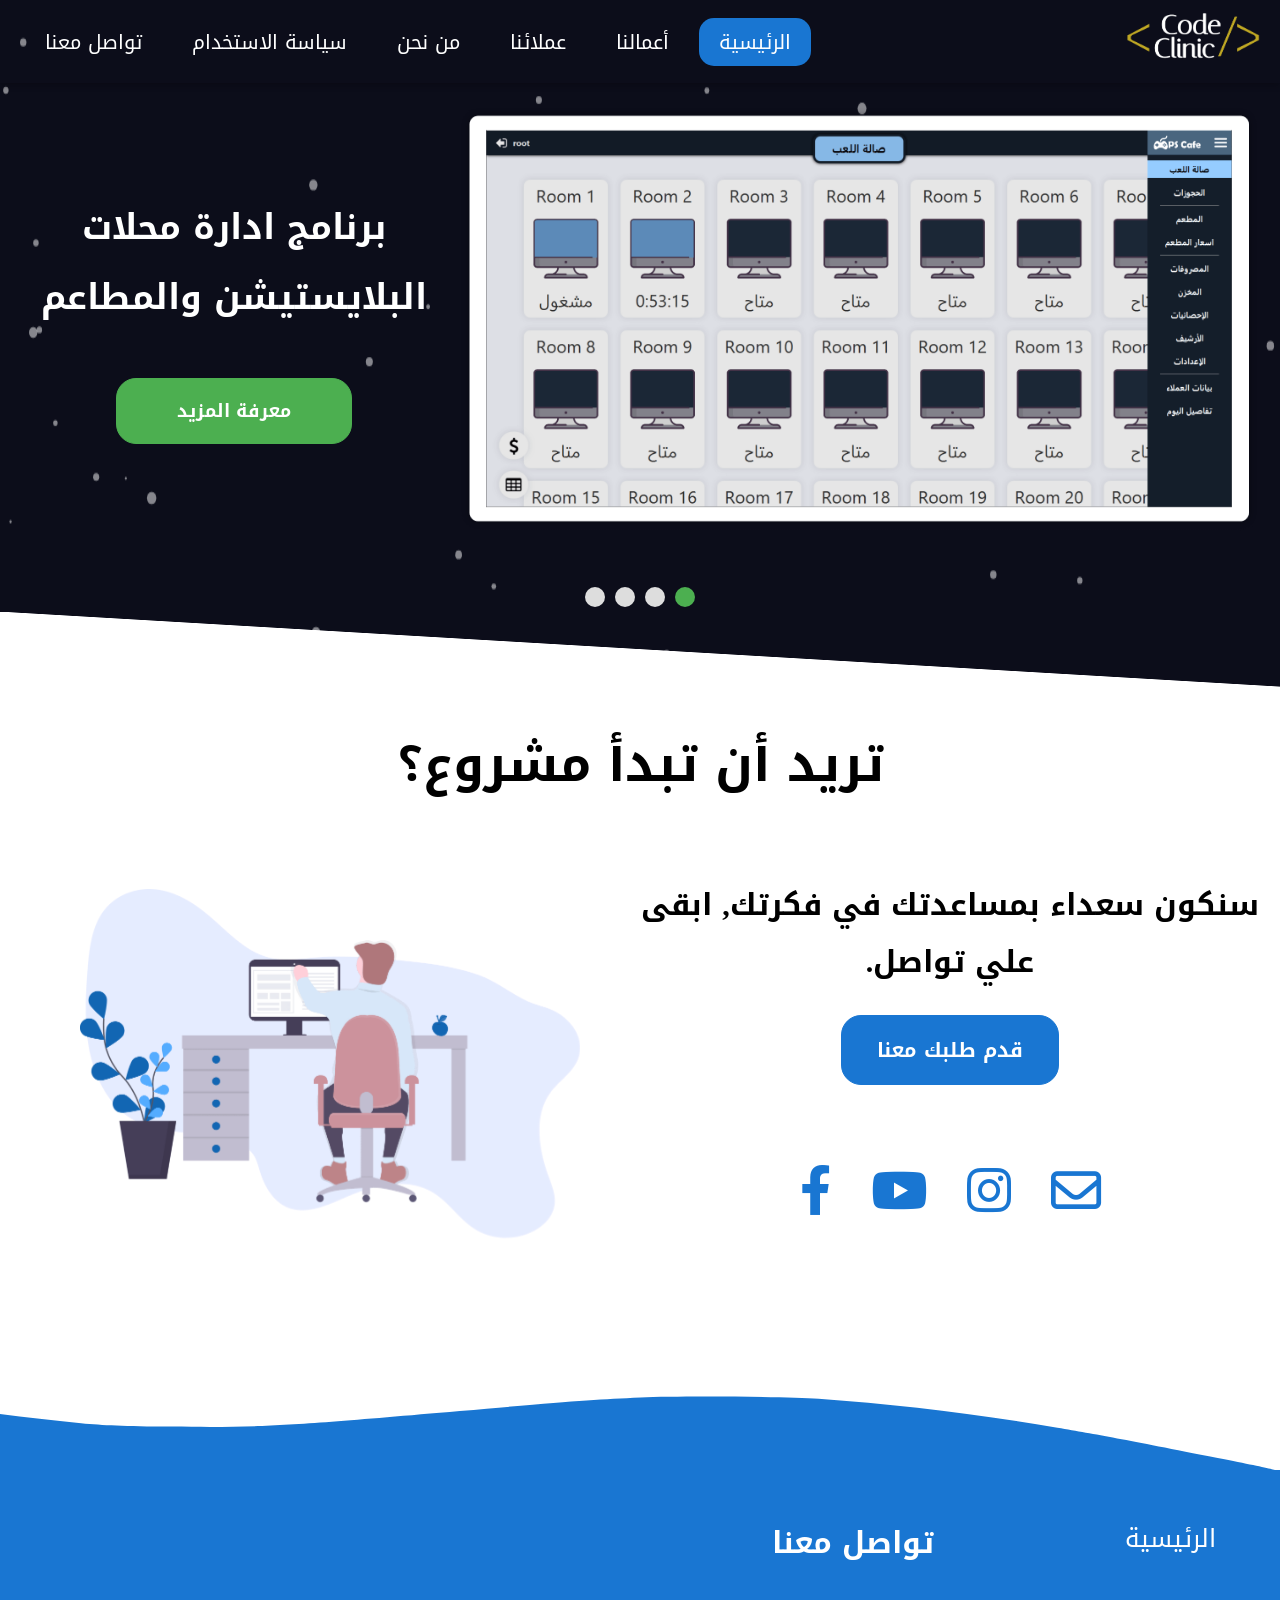
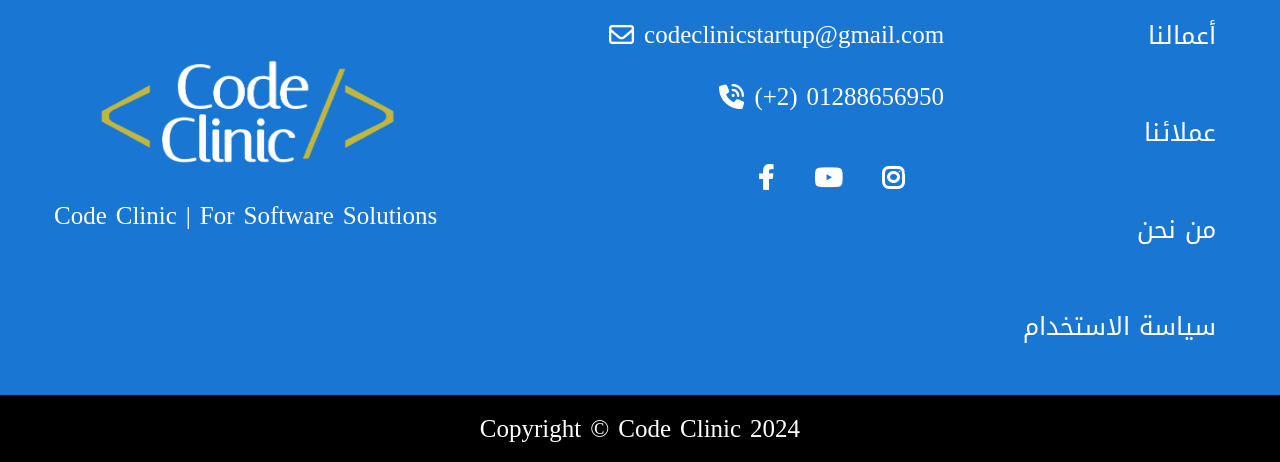
==== index.html @ 73d947cb "PUSH FROM [Website] REPO" ====
<!DOCTYPE html><html lang=""><head><meta charset="utf-8"><meta http-equiv="X-UA-Compatible" content="IE=edge"><meta name="viewport" content="width=device-width,initial-scale=1"><meta name="author" content="CodeClinic"><meta property="description" content="Code Clinic | For Software Solutions"><meta property="og:type" content="website"><meta property="og:site_name" content="Code Clinic"><meta property="og:url" content="https://codeclinic-eg.github.io"><meta property="og:title" content="CodeClinic Eg"><meta property="og:description" content="Code Clinic | For Software Solutions"><meta name="keywords" content="Code,Clinic ,Code Clinic, CodeClinicEg , Program, Software,PlayStation, Resturant, Cafe, Café, Sunglasses, Optics, بلايستيشن,محلات,ادارة,ادارة محلات,ادارة مطاعم,برامج ادارة,برانامج بلايستيشن, "><meta name="og:image" content="https://codeclinic-eg.github.io/logo.png"><meta name="og:image:width" content="250"><meta name="og:image:height" content="250"><link rel="icon" href="favicon.svg"><link rel="apple-touch-icon" href="favicon.svg"><meta name="google-site-verification" content="cHmB4C2g8r8QiPWdStpM1FsqTMmkDLA3x-_B1YBO99M"><title>Code Clinic</title><link href="/fontawesome/css/all.min.css" rel="stylesheet"><link rel="stylesheet" href="animate.css"><link href="css/app.29d3bba8.css" rel="preload" as="style"><link href="css/chunk-vendors.2cefcfc3.css" rel="preload" as="style"><link href="js/app.3695aeaa.js" rel="preload" as="script"><link href="js/chunk-vendors.92c3f363.js" rel="preload" as="script"><link href="css/chunk-vendors.2cefcfc3.css" rel="stylesheet"><link href="css/app.29d3bba8.css" rel="stylesheet"></head><body><noscript><strong>We're sorry but front-end doesn't work properly without JavaScript enabled. Please enable it to continue.</strong></noscript><div id="app"></div><div id="modal"></div><script src="wow.min.js"></script><script>new WOW().init();</script><script src="js/chunk-vendors.92c3f363.js"></script><script src="js/app.3695aeaa.js"></script></body></html>
---- css/app.29d3bba8.css ----
.image-loader-container[data-v-424e1112]{position:relative;text-align:center;display:inline-flex;justify-content:center;min-width:250px;min-height:250px}.image-loader-container img[data-v-424e1112]{min-width:100%;width:100%;height:100%}.image-loader-container-overlay[data-v-424e1112]{width:100%;height:100%;position:absolute;top:0;left:0;display:flex;align-items:center;justify-content:center}.flower-spinner[data-v-970467f0]{height:70px;width:70px;display:flex;flex-direction:row;align-items:center;justify-content:center;margin:auto}.flower-spinner .dots-container[data-v-970467f0]{height:10px;width:10px}.flower-spinner .smaller-dot[data-v-970467f0]{background:#1976d2;height:100%;width:100%;border-radius:50%;-webkit-animation:flower-spinner-smaller-dot-animation-970467f0 2.5s 0s infinite both;animation:flower-spinner-smaller-dot-animation-970467f0 2.5s 0s infinite both}.flower-spinner .bigger-dot[data-v-970467f0]{background:#1976d2;height:100%;width:100%;padding:10%;border-radius:50%;-webkit-animation:flower-spinner-bigger-dot-animation-970467f0 2.5s 0s infinite both;animation:flower-spinner-bigger-dot-animation-970467f0 2.5s 0s infinite both}@-webkit-keyframes flower-spinner-bigger-dot-animation-970467f0{0%,to{box-shadow:0 0 0 #1976d2,0 0 0 #1976d2,0 0 0 #1976d2,0 0 0 #1976d2,0 0 0 #1976d2,0 0 0 #1976d2,0 0 0 #1976d2,0 0 0 #1976d2}50%{transform:rotate(180deg)}25%,75%{box-shadow:26px 0 0 #1976d2,-26px 0 0 #1976d2,0 26px 0 #1976d2,0 -26px 0 #1976d2,19px -19px 0 #1976d2,19px 19px 0 #1976d2,-19px -19px 0 #1976d2,-19px 19px 0 #1976d2}to{transform:rotate(1turn);box-shadow:0 0 0 #1976d2,0 0 0 #1976d2,0 0 0 #1976d2,0 0 0 #1976d2,0 0 0 #1976d2,0 0 0 #1976d2,0 0 0 #1976d2,0 0 0 #1976d2}}@keyframes flower-spinner-bigger-dot-animation-970467f0{0%,to{box-shadow:0 0 0 #1976d2,0 0 0 #1976d2,0 0 0 #1976d2,0 0 0 #1976d2,0 0 0 #1976d2,0 0 0 #1976d2,0 0 0 #1976d2,0 0 0 #1976d2}50%{transform:rotate(180deg)}25%,75%{box-shadow:26px 0 0 #1976d2,-26px 0 0 #1976d2,0 26px 0 #1976d2,0 -26px 0 #1976d2,19px -19px 0 #1976d2,19px 19px 0 #1976d2,-19px -19px 0 #1976d2,-19px 19px 0 #1976d2}to{transform:rotate(1turn);box-shadow:0 0 0 #1976d2,0 0 0 #1976d2,0 0 0 #1976d2,0 0 0 #1976d2,0 0 0 #1976d2,0 0 0 #1976d2,0 0 0 #1976d2,0 0 0 #1976d2}}@-webkit-keyframes flower-spinner-smaller-dot-animation-970467f0{0%,to{box-shadow:0 0 0 #1976d2,0 0 0 #1976d2,0 0 0 #1976d2,0 0 0 #1976d2,0 0 0 #1976d2,0 0 0 #1976d2,0 0 0 #1976d2,0 0 0 #1976d2}25%,75%{box-shadow:14px 0 0 #1976d2,-14px 0 0 #1976d2,0 14px 0 #1976d2,0 -14px 0 #1976d2,10px -10px 0 #1976d2,10px 10px 0 #1976d2,-10px -10px 0 #1976d2,-10px 10px 0 #1976d2}to{box-shadow:0 0 0 #1976d2,0 0 0 #1976d2,0 0 0 #1976d2,0 0 0 #1976d2,0 0 0 #1976d2,0 0 0 #1976d2,0 0 0 #1976d2,0 0 0 #1976d2}}@keyframes flower-spinner-smaller-dot-animation-970467f0{0%,to{box-shadow:0 0 0 #1976d2,0 0 0 #1976d2,0 0 0 #1976d2,0 0 0 #1976d2,0 0 0 #1976d2,0 0 0 #1976d2,0 0 0 #1976d2,0 0 0 #1976d2}25%,75%{box-shadow:14px 0 0 #1976d2,-14px 0 0 #1976d2,0 14px 0 #1976d2,0 -14px 0 #1976d2,10px -10px 0 #1976d2,10px 10px 0 #1976d2,-10px -10px 0 #1976d2,-10px 10px 0 #1976d2}to{box-shadow:0 0 0 #1976d2,0 0 0 #1976d2,0 0 0 #1976d2,0 0 0 #1976d2,0 0 0 #1976d2,0 0 0 #1976d2,0 0 0 #1976d2,0 0 0 #1976d2}}*,:after,:before{margin:0;padding:0;box-sizing:border-box}ul{list-style:none}@-webkit-keyframes moveUp{0%{transform:translateY(0)}50%{transform:translateY(-20px)}to{transform:translateY(0)}}.navbar{display:flex;flex-flow:row nowrap;box-shadow:0 3px 6px 0 rgba(0,0,0,.2);position:fixed;top:0;width:100%;padding:2px 10px;z-index:1000;font-size:20px;background:#fff;overflow:visible}.navbar,.navbar .toggleIcon{transition:all .5s ease-in-out}.navbar .toggleIcon{-webkit-animation-name:bounceIn;animation-name:bounceIn;-webkit-animation-duration:.5s;animation-duration:.5s;-webkit-animation-fill-mode:forwards;animation-fill-mode:forwards;-webkit-animation-delay:0;animation-delay:0;display:flex;justify-content:center;align-items:center;font-size:25px;display:none;padding:10px}.navbar .toggleIcon i{cursor:pointer}@media (max-width:768px){.navbar .toggleIcon{display:flex}}.navbar ul{display:flex;flex-flow:row nowrap;padding:10px;-webkit-animation-name:bounceIn;animation-name:bounceIn;-webkit-animation-duration:.5s;animation-duration:.5s;-webkit-animation-fill-mode:forwards;animation-fill-mode:forwards;-webkit-animation-delay:0;animation-delay:0}.navbar ul li{margin:5px;display:flex;justify-content:center;align-items:center}.navbar ul li a{cursor:pointer;transition:all .5s ease-in-out;border-radius:15px;padding:5px 20px;color:#000;text-decoration:none}.navbar ul li a.active,.navbar ul li a:hover{background:#1976d2;color:#fff}@media (max-width:768px){.navbar ul{position:absolute;z-index:-10;display:flex;flex-flow:column nowrap;justify-content:flex-start;align-items:center;background-color:#fff;left:0;right:0;top:80px;height:-webkit-max-content;height:-moz-max-content;height:max-content}}@media (max-width:768px) and (max-width:768px){.navbar ul{top:70px}}@media (max-width:768px) and (max-width:596px){.navbar ul{top:60px}}@media (max-width:768px){.navbar ul.hide{-webkit-animation-name:fadeOutUp;animation-name:fadeOutUp;-webkit-animation-fill-mode:forwards;animation-fill-mode:forwards;-webkit-animation-delay:0;animation-delay:0}.navbar ul.hide,.navbar ul.show{-webkit-animation-duration:.3s;animation-duration:.3s}.navbar ul.show{visibility:visible;-webkit-animation-name:fadeInDown;animation-name:fadeInDown;-webkit-animation-fill-mode:forwards;animation-fill-mode:forwards;-webkit-animation-delay:0;animation-delay:0;z-index:2000}.navbar ul.hidden{display:none}.navbar ul li{padding:20px}}.navbar .logoContainer{display:flex;justify-content:center;align-items:center;-webkit-margin-end:auto;margin-inline-end:auto;max-width:245px;padding:10px}.navbar .logoContainer img{width:60%;max-width:230px}@media (max-width:768px){.navbar .logoContainer{width:200px}}@media (max-width:596px){.navbar .logoContainer{width:150px}}@media (max-width:768px){.navbar{overflow:visible}}.navbar.Home{background:transparent}.navbar.Home .toggleIcon,.navbar.Home ul li a{color:#fff}@media (max-width:768px){.navbar.Home ul li a{color:#000}.navbar.Home ul li a.active,.navbar.Home ul li a:hover{background:#1976d2;color:#fff}}@media (max-width:992px){.navbar{font-size:15px}}.wav{position:relative;min-height:200px;background:transparent;overflow:hidden;-webkit-user-select:none;-moz-user-select:none;-ms-user-select:none;user-select:none;width:100%}.wav img{position:absolute;bottom:-5px;min-width:100vw;margin:0;padding:0;z-index:1}footer{margin-top:auto;background:#1976d2;position:relative;z-index:3000;overflow-x:hidden}footer .cols_container{-webkit-margin-end:auto;margin-inline-end:auto;-webkit-margin-start:auto;margin-inline-start:auto;max-width:1400px;display:flex;justify-content:center;flex-flow:row wrap}footer .cols_container .col{flex-basis:clac(100%/3);color:#fff;font-size:25px;flex-flow:column nowrap;padding-top:20px;padding-bottom:20px;display:flex;justify-content:center;align-items:center;justify-content:flex-start;flex-grow:1}footer .cols_container .col ul li{padding:25px 10px}footer .cols_container .col ul li a{color:#fff;text-decoration:none}footer .cols_container .col:first-of-type{flex-flow:column nowrap}footer .cols_container .col:first-of-type ul{display:flex;flex-flow:column nowrap;justify-content:space-between}footer .cols_container .col:nth-of-type(2){-webkit-margin-start:15px;margin-inline-start:15px;align-items:flex-start}footer .cols_container .col:nth-of-type(2) ul{font-size:30px;font-weight:700}footer .cols_container .col:nth-of-type(2) p{padding-top:15px;direction:ltr}footer .cols_container .col:nth-of-type(2) p a{display:flex;justify-content:center;align-items:center;color:#fff;text-decoration:none;transition:all .5s ease-in-out}footer .cols_container .col:nth-of-type(2) p a:hover{transform:scale(1.02)}@media (max-width:596px){footer .cols_container .col:nth-of-type(2) p a{font-size:16px}}footer .cols_container .col:nth-of-type(2) p i{vertical-align:middle;-webkit-padding-start:10px;padding-inline-start:10px;-webkit-padding-end:10px;padding-inline-end:10px}footer .cols_container .col:nth-of-type(2) .social_accounts{display:flex;justify-content:center;align-items:center;min-width:50%;flex-flow:row wrap;margin-top:25px}footer .cols_container .col:nth-of-type(2) .social_accounts a{color:#fff;display:inline-block;margin:10px 20px;font-size:25px;transition:transform .5s ease-in-out}footer .cols_container .col:nth-of-type(2) .social_accounts a:hover{transform:scale(1.2)}footer .cols_container .col:nth-of-type(2) .social_accounts a i{font-weight:900}@media (max-width:768px){footer .cols_container .col:nth-of-type(2){align-items:center}}footer .cols_container .col:nth-of-type(3){justify-content:center}footer .cols_container .col:nth-of-type(3) img{margin-top:30px;width:100%;max-width:300px;margin-bottom:25px}footer .cols_container .col:nth-of-type(3) p{text-align:center}footer .copyRight{padding:10px 0;background:#000;color:#fff;text-align:center;font-size:25px}.hero_section{overflow:hidden;position:relative;display:flex;flex-flow:column nowrap}.hero_section .tsparticles-canvas-el{position:absolute;top:0;bottom:0;right:0;left:0;z-index:-1}.hero_section .content{overflow:hidden;-webkit-margin-start:auto;margin-inline-start:auto;-webkit-margin-end:auto;margin-inline-end:auto;margin-bottom:25px;max-width:1400px;padding:10px 15px;width:100%;display:flex;justify-content:center;align-items:center;flex-flow:row wrap;display:none}.hero_section .content .img_side{flex-basis:65%;flex-grow:1;display:flex;justify-content:center;align-items:center}.hero_section .content .img_side img{width:100%}.hero_section .content .desc_side{margin-top:30px;flex-basis:35%;flex-grow:1;display:flex;justify-content:center;align-items:center;flex-flow:column nowrap}.hero_section .content .desc_side p{font-size:35px;text-align:center;font-weight:700;line-height:2;color:#fff}@media (max-width:596px){.hero_section .content .desc_side p{font-size:25px;-webkit-padding-end:10px;padding-inline-end:10px;-webkit-padding-start:10px;padding-inline-start:10px}}@media (max-width:450px){.hero_section .content .desc_side p{font-size:20px}}.hero_section .content .desc_side button{font-family:Droid Arabic Kufi;border:none;outline:none;background:#4caf50;color:#fff;padding:15px 35px;cursor:pointer;transition:all .5s ease-in-out;border:1px solid #4caf50;margin-top:45px;margin-bottom:30px;font-weight:700;padding:15px 60px;border-radius:20px;font-size:18px}.hero_section .content .desc_side button:hover{border:1px solid #4caf50;background:transparent;color:#fff}@media (max-width:596px){.hero_section .content .desc_side button{padding:15px 30px}}@media (max-width:768px){.hero_section .content{flex-flow:column nowrap}}.hero_section .content.hide{position:absolute;-webkit-animation-name:fadeOutRight;animation-name:fadeOutRight;-webkit-animation-fill-mode:forwards;animation-fill-mode:forwards;-webkit-animation-delay:0s;animation-delay:0s}.hero_section .content.active,.hero_section .content.hide{display:flex;-webkit-animation-duration:.5s;animation-duration:.5s}.hero_section .content.active{overflow:hidden;-webkit-animation-name:fadeInLeft;animation-name:fadeInLeft;-webkit-animation-fill-mode:forwards;animation-fill-mode:forwards;-webkit-animation-delay:0s;animation-delay:0s}.hero_section .three_dots_container{height:30px;width:100%;margin-top:auto;display:flex;justify-content:center;align-items:center}.hero_section .three_dots_container span{transition:all .5s ease-in-out;cursor:pointer;width:20px;height:20px;background:#ddd;border-radius:50%;margin:5px}.hero_section .three_dots_container span.active{background:#4caf50}@media (max-width:768px){.hero_section .three_dots_container{margin-bottom:15px}}.hero_section .hero_footer{height:75px;width:100%;background:linear-gradient(to bottom left,transparent 49.5%,#fff 50%)}@media (max-width:768px){.hero_section .hero_footer{display:none}}.start_your_project{padding-top:30px}.start_your_project p{text-align:center;font-size:50px;font-weight:700}@media (max-width:768px){.start_your_project p{font-size:35px;padding:10px}}@media (max-width:596px){.start_your_project p{font-size:25px}}.start_your_project .content{padding:20px;margin-top:5vh;-webkit-margin-start:auto;margin-inline-start:auto;-webkit-margin-end:auto;margin-inline-end:auto;max-width:1400px;display:flex;justify-content:center;align-items:center;flex-flow:row wrap;justify-content:space-around;overflow:hidden}@media (max-width:596px){.start_your_project .content{flex-flow:column nowrap}}.start_your_project .content .desc_side,.start_your_project .content .img_side{flex-basis:40%;flex-grow:1}.start_your_project .content .desc_side{display:flex;justify-content:center;align-items:center;flex-flow:column nowrap}.start_your_project .content .desc_side p{font-size:30px;line-height:1.89}.start_your_project .content .desc_side button{font-size:20px;font-weight:700;margin-top:25px;font-family:Droid Arabic Kufi;border:none;outline:none;background:#1976d2;color:#fff;padding:15px 35px;border-radius:20px;cursor:pointer;transition:all .5s ease-in-out;border:1px solid #1976d2}.start_your_project .content .desc_side button:hover{background:#fff;color:#1976d2}.start_your_project .content .desc_side .social_accounts{display:flex;justify-content:center;align-items:center;flex-flow:row wrap;margin-top:50px}.start_your_project .content .desc_side .social_accounts a{color:#1976d2;display:inline-block;margin:10px 20px;font-size:50px;transition:transform .5s ease-in-out}.start_your_project .content .desc_side .social_accounts a:hover{transform:scale(1.2)}.start_your_project .content .img_side{display:flex;justify-content:center;align-items:center}.start_your_project .content .img_side img{width:100%;max-width:500px}@media (max-width:768px){.start_your_project .content{flex-flow:column-reverse nowrap}.start_your_project .content .desc_side{margin-top:25px}.start_your_project .content .desc_side p{font-size:22px}}.image_loader_placeholder{min-width:250px;min-height:250px;display:flex;justify-content:center;align-items:center}.clients_container{background:#f5f7fe;padding-top:25px}.clients_container .clients_content_container{display:flex;justify-content:center;align-items:center;flex-flow:row wrap;align-items:stretch;overflow:hidden;-webkit-padding-start:20px;padding-inline-start:20px;-webkit-padding-end:20px;padding-inline-end:20px;min-height:90vh}.clients_container .clients_content_container .clientBox_article{overflow:hidden;display:flex;justify-content:center;align-items:center;flex-grow:1;max-width:400px;flex-flow:column nowrap;border-radius:20px;box-shadow:0 3px 13px 0 rgba(0,0,0,.2);background:#fff;margin:20px;padding:10px 20px;transition:transform .5s ease-in-out;text-align:center}.clients_container .clients_content_container .clientBox_article .images_container{min-width:250px;min-height:250px;position:relative}.clients_container .clients_content_container .clientBox_article .images_container section{max-width:250px}.clients_container .clients_content_container .clientBox_article .images_container section img{width:100%;border-radius:50%;box-shadow:2px 2px 7px 1px rgba(0,0,0,.3);max-width:250px;aspect-ratio:1/1}.clients_container .clients_content_container .clientBox_article .images_container section.company_logo{z-index:2;position:absolute;bottom:1%;right:1%;min-width:45px;min-height:45px}.clients_container .clients_content_container .clientBox_article .images_container section.company_logo .image_loader_placeholder .flower-spinner{height:45px;width:45px}.clients_container .clients_content_container .clientBox_article .images_container section.company_logo .image_loader_placeholder .flower-spinner .dots-container{height:6.42857px;width:6.42857px}.clients_container .clients_content_container .clientBox_article .images_container section.company_logo img{width:75px;height:75px;box-shadow:none}.clients_container .clients_content_container .clientBox_article .buyerName{padding-top:10px;padding-bottom:20px;font-size:25px;font-weight:900}.clients_container .clients_content_container .clientBox_article .programName{padding-bottom:20px;font-size:20px}.clients_container .clients_content_container .clientBox_article .card_footer{position:relative;width:100%;flex-flow:row wrap;padding-top:5px;display:flex;justify-content:center;align-items:center;margin-top:auto}.clients_container .clients_content_container .clientBox_article .card_footer i{-webkit-margin-start:auto;margin-inline-start:auto;-webkit-padding-end:5px;padding-inline-end:5px;color:#ff9800;font-size:20px}.clients_container .clients_content_container .clientBox_article .card_footer:before{content:"";position:absolute;width:100%;height:2px;top:0;background:hsla(0,0%,43.9%,.419608)}@media (max-width:596px){.clients_container .clients_content_container .clientBox_article{margin:20px 5px;padding:10px}}@media (max-width:768px){.clients_container .clients_content_container{-webkit-padding-start:5px;padding-inline-start:5px;-webkit-padding-end:5px;padding-inline-end:5px}}.aboutus_container,.policies_container{background:#f5f7fe}.aboutus_container .aboutus_content_container,.aboutus_container .policies_content_container,.policies_container .aboutus_content_container,.policies_container .policies_content_container{padding:30px}.aboutus_container .aboutus_content_container .about_article p,.aboutus_container .aboutus_content_container .policy_article p,.aboutus_container .policies_content_container .about_article p,.aboutus_container .policies_content_container .policy_article p,.policies_container .aboutus_content_container .about_article p,.policies_container .aboutus_content_container .policy_article p,.policies_container .policies_content_container .about_article p,.policies_container .policies_content_container .policy_article p{font-size:25px;margin-top:20px;margin-bottom:20px}.aboutus_container .aboutus_content_container .about_article p:nth-of-type(2),.aboutus_container .aboutus_content_container .policy_article p:nth-of-type(2),.aboutus_container .policies_content_container .about_article p:nth-of-type(2),.aboutus_container .policies_content_container .policy_article p:nth-of-type(2),.policies_container .aboutus_content_container .about_article p:nth-of-type(2),.policies_container .aboutus_content_container .policy_article p:nth-of-type(2),.policies_container .policies_content_container .about_article p:nth-of-type(2),.policies_container .policies_content_container .policy_article p:nth-of-type(2){white-space:pre-line;font-size:20px;-webkit-padding-start:100px;padding-inline-start:100px}@media (max-width:768px){.aboutus_container .aboutus_content_container .about_article p:nth-of-type(2),.aboutus_container .aboutus_content_container .policy_article p:nth-of-type(2),.aboutus_container .policies_content_container .about_article p:nth-of-type(2),.aboutus_container .policies_content_container .policy_article p:nth-of-type(2),.policies_container .aboutus_content_container .about_article p:nth-of-type(2),.policies_container .aboutus_content_container .policy_article p:nth-of-type(2),.policies_container .policies_content_container .about_article p:nth-of-type(2),.policies_container .policies_content_container .policy_article p:nth-of-type(2){-webkit-padding-start:10px;padding-inline-start:10px;font-size:15px}}.aboutus_container .aboutus_content_container .about_article p a,.aboutus_container .aboutus_content_container .policy_article p a,.aboutus_container .policies_content_container .about_article p a,.aboutus_container .policies_content_container .policy_article p a,.policies_container .aboutus_content_container .about_article p a,.policies_container .aboutus_content_container .policy_article p a,.policies_container .policies_content_container .about_article p a,.policies_container .policies_content_container .policy_article p a{color:inherit;text-decoration:none}@media (max-width:768px){.aboutus_container .aboutus_content_container .about_article p,.aboutus_container .aboutus_content_container .policy_article p,.aboutus_container .policies_content_container .about_article p,.aboutus_container .policies_content_container .policy_article p,.policies_container .aboutus_content_container .about_article p,.policies_container .aboutus_content_container .policy_article p,.policies_container .policies_content_container .about_article p,.policies_container .policies_content_container .policy_article p{font-size:20px}}.contact_section{position:relative;padding-top:25px;display:flex;justify-content:center;align-items:center;flex-direction:column}.contact_section .tsparticles-canvas-el{position:absolute;top:0;bottom:0;right:0;left:0;z-index:-1}.contact_section .contact_Content{overflow-x:hidden;padding:20px 5px;background:#fff;width:95%;max-width:1000px;border-radius:25px;display:flex;flex-flow:row wrap;justify-content:center;align-items:flex-start}.contact_section .contact_Content form{overflow-x:hidden;flex-basis:65%;flex-grow:1;display:flex;flex-flow:row wrap}.contact_section .contact_Content form input{flex-basis:45%;flex-grow:1}@media (max-width:596px){.contact_section .contact_Content form input{flex-basis:100%}}.contact_section .contact_Content form input,.contact_section .contact_Content form textarea{overflow:hidden;font-size:18px;border:none;outline:none;padding:20px 15px;-webkit-margin-end:2.5%;margin-inline-end:2.5%;-webkit-margin-start:2.5%;margin-inline-start:2.5%;margin-top:15px;margin-bottom:15px;border-radius:15px;background:rgba(233,238,255,.78)}.contact_section .contact_Content form input::-moz-placeholder,.contact_section .contact_Content form textarea::-moz-placeholder{direction:rtl;text-align:right}.contact_section .contact_Content form input:-ms-input-placeholder,.contact_section .contact_Content form textarea:-ms-input-placeholder{direction:rtl;text-align:right}.contact_section .contact_Content form input::placeholder,.contact_section .contact_Content form textarea::placeholder{direction:rtl;text-align:right}.contact_section .contact_Content form div,.contact_section .contact_Content form input[name=title],.contact_section .contact_Content form input[type=email],.contact_section .contact_Content form textarea{flex-basis:100%}.contact_section .contact_Content form div{-webkit-margin-end:2.5%;margin-inline-end:2.5%;-webkit-margin-start:1.5%;margin-inline-start:1.5%;overflow:hidden}.contact_section .contact_Content form div iframe{width:100%}@media (max-width:596px){.contact_section .contact_Content form div{-webkit-margin-end:5px;margin-inline-end:5px;-webkit-margin-start:5px;margin-inline-start:5px;display:flex;justify-content:center;align-items:center}}.contact_section .contact_Content form textarea{resize:none;height:150px}.contact_section .contact_Content form button{cursor:pointer;font-weight:700;font-size:18px;border:none;outline:none;background:#1976d2;color:#fff;padding:10px 50px;border-radius:20px;margin-top:15px;-webkit-margin-end:auto;margin-inline-end:auto;-webkit-margin-start:2.5%;margin-inline-start:2.5%}@media (max-width:768px){.contact_section .contact_Content form button{-webkit-margin-end:0;margin-inline-end:0}}.contact_section .contact_Content form button[disabled]{opacity:.5;cursor:not-allowed}.contact_section .contact_Content .desc_side{flex-basis:35%;flex-grow:1;display:flex;justify-content:center;align-items:center;flex-direction:column}.contact_section .contact_Content .desc_side p{text-align:center}.contact_section .contact_Content .desc_side p a{display:flex;justify-content:center;align-items:center;text-decoration:none;color:#1976d2;transition:all .5s ease-in-out}.contact_section .contact_Content .desc_side p a:hover{transform:scale(1.02)}.contact_section .contact_Content .desc_side p:first-of-type{padding-top:15px;font-size:30px;font-weight:700;color:#000}.contact_section .contact_Content .desc_side p:not(:first-of-type){margin-top:5px;padding-top:5px;font-size:20px;color:#1976d2;direction:ltr}.contact_section .contact_Content .desc_side p:not(:first-of-type) i{font-size:inherit;vertical-align:middle;-webkit-padding-start:10px;padding-inline-start:10px;-webkit-padding-end:10px;padding-inline-end:10px}@media (max-width:596px){.contact_section .contact_Content .desc_side p:not(:first-of-type){font-size:16px}}.contact_section .contact_Content .desc_side img{margin:15px;width:100%}@media (max-width:450px){.contact_section .contact_Content .desc_side img{width:90%}}.contact_section .contact_Content .desc_side .social_accounts{display:flex;justify-content:center;align-items:center;flex-flow:row wrap}.contact_section .contact_Content .desc_side .social_accounts a{color:#1976d2;display:inline-block;margin:5px 20px;font-size:25px;transition:transform .5s ease-in-out}.contact_section .contact_Content .desc_side .social_accounts a:hover{transform:scale(1.2)}@font-face{font-family:Droid Arabic Kufi;font-style:normal;font-weight:400;src:url(../fonts/DroidKufi-Regular.fd8d5b98.eot);src:url(../fonts/DroidKufi-Regular.fd8d5b98.eot) format("embedded-opentype"),url(../fonts/DroidKufi-Regular.436938da.woff2) format("woff2"),url(../fonts/DroidKufi-Regular.0b2c0e74.woff) format("woff"),url(../fonts/DroidKufi-Regular.a9b030e2.ttf) format("truetype")}@font-face{font-family:Droid Arabic Kufi;font-style:bold;font-weight:700;src:url(../fonts/DroidKufi-Bold.da270dfc.eot);src:url(../fonts/DroidKufi-Bold.da270dfc.eot) format("embedded-opentype"),url(../fonts/DroidKufi-Bold.4650b9f9.woff2) format("woff2"),url(../fonts/DroidKufi-Bold.be72cfff.woff) format("woff"),url(../fonts/DroidKufi-Bold.1b89eb34.ttf) format("truetype")}body{direction:rtl;display:flex;flex-flow:column nowrap;font-family:Droid Arabic Kufi;overflow-x:hidden!important;min-height:100vh}.local_navbar div,.navbar{height:83px}@media (max-width:768px){.local_navbar div,.navbar{height:70px}}@media (max-width:596px){.local_navbar div,.navbar{height:60px}}.aboutus_container .aboutus_content_container,.aboutus_container .policies_content_container,.clients_container .clients_content_container,.contact_section .contact_Content,.hero_section .content,.NotFoundContainer article,.policies_container .aboutus_content_container,.policies_container .policies_content_container,.project_header .img_container,.projects_Container{margin-top:80px}@media (max-width:768px){.aboutus_container .aboutus_content_container,.aboutus_container .policies_content_container,.clients_container .clients_content_container,.contact_section .contact_Content,.hero_section .content,.NotFoundContainer article,.policies_container .aboutus_content_container,.policies_container .policies_content_container,.project_header .img_container,.projects_Container{margin-top:70px}}@media (max-width:596px){.aboutus_container .aboutus_content_container,.aboutus_container .policies_content_container,.clients_container .clients_content_container,.contact_section .contact_Content,.hero_section .content,.NotFoundContainer article,.policies_container .aboutus_content_container,.policies_container .policies_content_container,.project_header .img_container,.projects_Container{margin-top:60px}}::-webkit-scrollbar{width:15px}::-webkit-scrollbar-track{background:#fff}::-webkit-scrollbar-thumb{background:#5c5c5c;border-radius:25px;border:3px solid #fff;border-top:5px solid #fff}::-webkit-scrollbar-thumb:hover{background:grey}.projects_Container{padding-top:30px;background:#f5f7fe;display:flex;flex-flow:column nowrap;align-items:center}.projects_Container .project{margin:25px;max-width:1000px;border-radius:20px;padding:15px;background:#fff;display:flex;flex-flow:row nowrap;align-items:center}@media (max-width:992px){.projects_Container .project{max-width:none;flex-flow:column nowrap;align-items:center}}@media (max-width:596px){.projects_Container .project{padding:15px 5px;margin:25px 10px}}.projects_Container .project .img_container{min-width:200px;max-width:200px}@media (max-width:992px){.projects_Container .project .img_container{width:95%;max-width:350px}}.projects_Container .project .img_container img{width:100%}.projects_Container .project .description_container{-webkit-margin-start:20px;margin-inline-start:20px}@media (max-width:992px){.projects_Container .project .description_container{text-align:center;-webkit-margin-start:0;margin-inline-start:0}}.projects_Container .project .description_container h3{padding:10px}.projects_Container .project .description_container button{font-weight:700;margin-top:25px;font-family:Droid Arabic Kufi;border:none;outline:none;background:#1976d2;color:#fff;padding:15px 35px;border-radius:20px;cursor:pointer;transition:all .5s ease-in-out;border:1px solid #1976d2}.projects_Container .project .description_container button:hover{background:#fff;color:#1976d2}.Project_Container{position:relative}.Project_Container .wave_container{background:#fff}.Project_Container .wave_container.gray{background:#f5f7fe}.Project_Container article:nth-of-type(n+3){overflow:hidden}.Project_Container article:nth-of-type(n+3) h3{flex-basis:100%;text-align:center;padding:25px 5px;font-size:25px;font-weight:900}@media (max-width:596px){.Project_Container article:nth-of-type(n+3) h3{font-size:20px}}.Project_Container article:nth-of-type(n+3):nth-of-type(odd){background:#f5f7fe}.Project_Container article:nth-of-type(n+3):nth-of-type(2n){background:#fff}#modal .vue-universal-modal{z-index:9999;padding:20px 10px;outline:none;overflow:hidden}#modal .vue-universal-modal .modal_container{text-align:right;background:#fff;width:100%;max-width:1200px;overflow:hidden;max-height:90vh;position:relative}#modal .vue-universal-modal .modal_container .prop-category{background-color:#1976d2;color:#fff;padding-bottom:10px;padding-top:10px;text-align:center}#modal .vue-universal-modal .modal_container .choose_props{display:none;max-height:90vh;overflow-y:auto}#modal .vue-universal-modal .modal_container .choose_props.hide{position:absolute;display:block;-webkit-animation-name:fadeOutRight;animation-name:fadeOutRight;-webkit-animation-duration:.5s;animation-duration:.5s;-webkit-animation-fill-mode:forwards;animation-fill-mode:forwards;-webkit-animation-delay:0s;animation-delay:0s}#modal .vue-universal-modal .modal_container .choose_props.show{display:block;-webkit-animation-name:fadeInRight;animation-name:fadeInRight;-webkit-animation-duration:.5s;animation-duration:.5s;-webkit-animation-fill-mode:forwards;animation-fill-mode:forwards;-webkit-animation-delay:0s;animation-delay:0s}#modal .vue-universal-modal .modal_container .choose_props .props_list{background:#f5f7fe;display:flex;flex-flow:row wrap;justify-content:center}#modal .vue-universal-modal .modal_container .choose_props .props_list div{font-size:16px;-webkit-user-select:none;-moz-user-select:none;-ms-user-select:none;user-select:none;cursor:pointer;flex-basis:30%;flex-grow:1;margin:10px 5px;background:#fff}#modal .vue-universal-modal .modal_container .choose_props .props_list div section{padding:10px}#modal .vue-universal-modal .modal_container .choose_props .props_list div section input{height:100%;margin:0 5px;max-width:50px;text-align:center}#modal .vue-universal-modal .modal_container .choose_props .props_list div section input::-webkit-inner-spin-button,#modal .vue-universal-modal .modal_container .choose_props .props_list div section input::-webkit-outer-spin-button{-webkit-appearance:none;margin:0}#modal .vue-universal-modal .modal_container .choose_props .props_list div section i{padding:5px;transition:all .3s ease-in-out}#modal .vue-universal-modal .modal_container .choose_props .props_list div section i.fa-check{color:#4caf50}#modal .vue-universal-modal .modal_container .choose_props .props_list div.hidden{display:none}#modal .vue-universal-modal .modal_container .choose_props .props_list div.disable{cursor:not-allowed}#modal .vue-universal-modal .modal_container .choose_props .props_list div.disable i{opacity:.6}@media (max-width:596px){#modal .vue-universal-modal .modal_container .choose_props .props_list div{flex-basis:90%;font-size:15px}}@media (max-width:450px){#modal .vue-universal-modal .modal_container .choose_props .props_list div{font-size:10px}}#modal .vue-universal-modal .modal_container .choose_props .props_list div.numeric{font-size:16px}#modal .vue-universal-modal .modal_container .choose_props .footer{position:sticky;bottom:0;background:#fff;flex-flow:row wrap;display:flex;justify-content:center;align-items:center;font-size:18px;padding:10px 5px}#modal .vue-universal-modal .modal_container .choose_props .footer p{flex-grow:2;-webkit-padding-start:15px;padding-inline-start:15px}#modal .vue-universal-modal .modal_container .choose_props .footer p bdi{font-weight:900}@media (max-width:596px){#modal .vue-universal-modal .modal_container .choose_props .footer p{-webkit-padding-start:0;padding-inline-start:0;text-align:center}}#modal .vue-universal-modal .modal_container .choose_props .footer .btns_container{padding:20px;-webkit-margin-start:auto;margin-inline-start:auto;display:flex;justify-content:center;align-items:center;justify-content:flex-end;flex-grow:1}#modal .vue-universal-modal .modal_container .choose_props .footer .btns_container button{font-family:Droid Arabic Kufi;cursor:pointer;border:none;outline:none;padding:10px 20px;font-size:inherit;background:none;border-radius:10px}#modal .vue-universal-modal .modal_container .choose_props .footer .btns_container .nextButton{color:#fff;background:#4caf50}#modal .vue-universal-modal .modal_container .choose_props .footer .btns_container .nextButton i{padding:0 5px;transform:rotate(180deg)}@media (max-width:596px){#modal .vue-universal-modal .modal_container .choose_props .footer .btns_container .nextButton i{padding:0}}@media (max-width:596px){#modal .vue-universal-modal .modal_container .choose_props .footer .btns_container{justify-content:center}}@media (max-width:596px){#modal .vue-universal-modal .modal_container .choose_props .footer{font-size:14px}}#modal .vue-universal-modal .modal_container .submit_Container{display:none;overflow-y:auto;max-height:90vh}#modal .vue-universal-modal .modal_container .submit_Container.hide{display:block;position:absolute;top:0;-webkit-animation-name:fadeOutLeft;animation-name:fadeOutLeft;-webkit-animation-duration:.5s;animation-duration:.5s;-webkit-animation-fill-mode:forwards;animation-fill-mode:forwards;-webkit-animation-delay:0s;animation-delay:0s}#modal .vue-universal-modal .modal_container .submit_Container.show-up{display:block;-webkit-animation-name:fadeInUp;animation-name:fadeInUp;-webkit-animation-duration:.5s;animation-duration:.5s;-webkit-animation-fill-mode:forwards;animation-fill-mode:forwards;-webkit-animation-delay:0s;animation-delay:0s}#modal .vue-universal-modal .modal_container .submit_Container.show{display:block;-webkit-animation-name:fadeInLeft;animation-name:fadeInLeft;-webkit-animation-duration:.5s;animation-duration:.5s;-webkit-animation-fill-mode:forwards;animation-fill-mode:forwards;-webkit-animation-delay:0s;animation-delay:0s}#modal .vue-universal-modal .modal_container .submit_Container .base_content{display:flex;flex-flow:row wrap-reverse;justify-content:center}#modal .vue-universal-modal .modal_container .submit_Container .base_content form{flex-grow:1;display:flex;flex-flow:column nowrap}#modal .vue-universal-modal .modal_container .submit_Container .base_content form div{font-size:18px;flex-grow:1;margin:10px 20px;padding:15px;position:relative}#modal .vue-universal-modal .modal_container .submit_Container .base_content form div span{position:absolute;top:0;right:35px;background:#fff;padding:0 10px}@media (max-width:596px){#modal .vue-universal-modal .modal_container .submit_Container .base_content form div span{right:25px}}#modal .vue-universal-modal .modal_container .submit_Container .base_content form div input{font-size:18px;padding:15px 20px;outline:none;width:100%;height:100%;border-radius:5px;border:1px solid hsla(0,0%,43.9%,.419608)}@media (max-width:596px){#modal .vue-universal-modal .modal_container .submit_Container .base_content form div{font-size:14px}}#modal .vue-universal-modal .modal_container .submit_Container .base_content .img_container{flex-grow:1;width:50%;max-width:400px;display:flex;justify-content:center;align-items:center}#modal .vue-universal-modal .modal_container .submit_Container .base_content .img_container img{width:60%}#modal .vue-universal-modal .modal_container .submit_Container .footer{background:#fff;padding:10px 5px;flex-flow:row wrap;font-size:18px;display:flex;justify-content:center;align-items:center}#modal .vue-universal-modal .modal_container .submit_Container .footer p{-webkit-padding-start:15px;padding-inline-start:15px;flex-grow:1}#modal .vue-universal-modal .modal_container .submit_Container .footer p bdi{font-weight:900}@media (max-width:596px){#modal .vue-universal-modal .modal_container .submit_Container .footer p{-webkit-padding-start:0;padding-inline-start:0;text-align:center}}#modal .vue-universal-modal .modal_container .submit_Container .footer .btns_container{flex-grow:1;-webkit-margin-start:auto;margin-inline-start:auto;display:flex;justify-content:center;align-items:center;justify-content:flex-end;padding:20px 10px}#modal .vue-universal-modal .modal_container .submit_Container .footer .btns_container button{font-family:Droid Arabic Kufi;cursor:pointer;border:none;outline:none;padding:10px;font-size:inherit;background:none;border-radius:10px}#modal .vue-universal-modal .modal_container .submit_Container .footer .btns_container .backButton{background:#a8a8a8;color:#fff;-webkit-margin-end:10px;margin-inline-end:10px}#modal .vue-universal-modal .modal_container .submit_Container .footer .btns_container .backButton i{padding:0 5px}@media (max-width:596px){#modal .vue-universal-modal .modal_container .submit_Container .footer .btns_container .backButton i{padding:0}}#modal .vue-universal-modal .modal_container .submit_Container .footer .btns_container .submitButton{color:#fff;background:#4caf50}@media (max-width:596px){#modal .vue-universal-modal .modal_container .submit_Container .footer .btns_container{justify-content:center}}@media (max-width:596px){#modal .vue-universal-modal .modal_container .submit_Container .footer{font-size:14px}}.project_header{padding-top:30px;color:#fff;position:relative;display:flex;justify-content:center;align-items:center;flex-flow:column nowrap}.project_header .tsparticles-canvas-el{position:absolute;top:0;bottom:0;right:0;left:0;z-index:-1}.project_header .img_container{max-width:175px}@media (max-width:596px){.project_header .img_container{max-width:150px}}.project_header .img_container img{width:100%}.project_header h3{text-align:center;font-size:35px;padding:0 10px 20px}@media (max-width:596px){.project_header h3{font-size:20px}}.local_navbar{background-color:#fff;position:sticky;top:0;z-index:2000}.local_navbar div{overflow:hidden;justify-content:center;align-items:center;width:100%;display:flex;flex-flow:row nowrap;justify-content:space-around;align-items:stretch}.local_navbar div a{cursor:pointer;display:flex;justify-content:center;align-items:center;margin:0 5px;text-align:center;flex-grow:1;padding:10px;text-decoration:none;color:#000;font-size:18px}.local_navbar div a:first-of-type,.local_navbar div a:last-of-type{margin:0}.local_navbar div a.downloadLink{color:#fff;background:#4caf50}.local_navbar div a.downloadLink i{font-size:20px;padding:5px 10px}@media (max-width:768px){.local_navbar div a.downloadLink i{padding:5px;font-size:16px}}@media (max-width:768px){.local_navbar div a.hide-md{display:none}}@media (max-width:768px){.local_navbar div a{font-size:14px}}@media (max-width:596px){.local_navbar div a{font-size:12px}}@media (max-width:450px){.local_navbar div a{font-size:10px}}.about_Container{padding-top:20px;padding-bottom:20px}.about_Container .content{padding:10px 20px;display:flex;justify-content:center;flex-flow:row wrap-reverse}.about_Container .content .program_img_container,.about_Container .content .program_spacification{flex-grow:1}.about_Container .content .program_spacification{flex-basis:55%}.about_Container .content .program_spacification p{margin-top:15px;padding:10px;width:-webkit-fit-content;width:-moz-fit-content;width:fit-content}.about_Container .content .program_spacification p i{color:#1dc8cd;-webkit-padding-end:5px;padding-inline-end:5px}.about_Container .content .program_img_container{display:flex;justify-content:center;align-items:center;flex-basis:45%}@media (max-width:768px){.about_Container .content .program_img_container{flex-basis:90%}}.about_Container .content .program_img_container img{width:100%}.advanteges_Container .specification_container{display:flex;flex-flow:row wrap;justify-content:center}.advanteges_Container .specification_container div{flex-grow:1;padding:10px;margin:10px;display:flex;justify-content:center;align-items:center;flex-direction:column;justify-content:flex-start;max-width:310px}.advanteges_Container .specification_container div i{font-size:60px;overflow:hidden;color:#1976d2;margin-top:10px;margin-bottom:10px}.advanteges_Container .specification_container div p:first-of-type{font-weight:900;color:#1976d2}.advanteges_Container .specification_container div p:nth-of-type(2){text-align:center;font-size:14px}.description_video_container{padding:20px 10px 75px}.description_video_container .container{margin:10px auto;display:flex;justify-content:center;align-items:center;max-width:1000px;height:70vh;min-height:275px}@media (max-width:596px){.description_video_container .container{height:30vh}}.description_video_container .container iframe{border-radius:10px;box-shadow:3px 3px 50px rgba(0,0,0,.2);width:100%;height:100%}.pricing_container{padding:30px 10px}.pricing_container .pricing_list{margin:10px auto;max-width:1200px;display:flex;flex-flow:row wrap;justify-content:space-around;align-items:stretch}.pricing_container .pricing_list div.priceCart{background:#1bb5f3;max-width:450px;border-radius:35px 0 35px 0;flex-grow:1;display:flex;justify-content:center;align-items:center;flex-direction:column;align-items:stretch;justify-content:flex-start;margin:10px;margin-bottom:90px;transition:transform .4s ease-in-out,background .5s ease-in-out;position:relative}.pricing_container .pricing_list div.priceCart .header{position:relative;background:#364751;border-radius:35px 0 0 0;margin-bottom:45px;color:#fff;text-align:center}.pricing_container .pricing_list div.priceCart .header h4{position:relative;top:45px;font-size:24px;font-weight:550;z-index:10}.pricing_container .pricing_list div.priceCart .header h4.price{margin-top:auto;font-size:35px;font-weight:700}.pricing_container .pricing_list div.priceCart .header h4.price span{position:absolute;font-size:20px;padding:0 5px}.pricing_container .pricing_list div.priceCart .header .img_container{position:absolute;top:100%;left:0;right:0}.pricing_container .pricing_list div.priceCart .header .img_container svg{height:100%;transform:translateY(-5px)}.pricing_container .pricing_list div.priceCart .content{border-radius:50px 0 35px 0;padding-bottom:5px;display:flex;justify-content:center;align-items:center;flex-direction:column}.pricing_container .pricing_list div.priceCart .content .featuresContainer{padding:5px;width:100%;margin:auto 0;margin-bottom:20px}.pricing_container .pricing_list div.priceCart .content .featuresContainer p{color:#fff;padding:10px 5px;font-weight:700;border-bottom:1px solid #ddd;width:100%}.pricing_container .pricing_list div.priceCart .content .featuresContainer p i{color:#fff;-webkit-padding-end:5px;padding-inline-end:5px}.pricing_container .pricing_list div.priceCart .content .featuresContainer p:last-of-type{border:none}.pricing_container .pricing_list div.priceCart button{align-self:center;background:#fff;color:#000;padding:15px 35px;cursor:pointer;font-size:18px;font-weight:700;border:none;margin-top:auto;margin-bottom:25px;-webkit-clip-path:polygon(10% 17%,100% 0,93% 99%,0 97%);clip-path:polygon(10% 17%,100% 0,93% 99%,0 97%);border-radius:50% 5px 30px 8px}@media (max-width:596px){.pricing_container .pricing_list div.priceCart button{font-size:14px}}.pricing_container .pricing_list div.priceCart button:hover{border:none}.pricing_container .pricing_list div.priceCart:hover{transform:translateY(-15px)}.pricing_container .pricing_list div.priceCart:hover:after{background:rgba(0,0,0,.2)}.pricing_container .pricing_list div.priceCart:after{content:"";width:100%;height:200px;position:absolute;bottom:-150px;left:0;right:0;transform:rotateX(75deg);border-radius:50%;filter:blur(30px);transition:all .3s ease-in-out}.designTouNeeds_container .content{margin:10px auto 0;padding:20px 10px;display:flex;max-width:1000px;flex-flow:row wrap-reverse;justify-content:space-around;overflow:hidden}.designTouNeeds_container .content div{display:flex;justify-content:center;align-items:center;margin:20px;flex-grow:1}.designTouNeeds_container .content div.description{flex-direction:column;flex-basis:35%;text-align:center}.designTouNeeds_container .content div.description img{width:100%}.designTouNeeds_container .content div.description p{margin-top:15px}.designTouNeeds_container .content div.description button{margin-top:20px;margin-bottom:20px;font-family:Droid Arabic Kufi;border:none;outline:none;background:#1976d2;color:#fff;padding:15px 35px;border-radius:20px;cursor:pointer;transition:all .5s ease-in-out;border:1px solid #1976d2;padding:15px 30px;font-size:20px;font-weight:450;border-radius:15px}.designTouNeeds_container .content div.description button:hover{background:#fff;color:#1976d2}.designTouNeeds_container .content div.description button i{padding:0 10px}.designTouNeeds_container .content div.image_container{flex-direction:column;flex-basis:25%}.designTouNeeds_container .content div.image_container img{width:100%;max-width:300px}@media (max-width:768px){.designTouNeeds_container .content div{margin:20px 5px}}@media (max-width:768px){.designTouNeeds_container .content{flex-flow:column-reverse wrap-reverse}}.order_tacker_container{padding-top:20px;padding-bottom:20px}.order_tacker_container .content{max-width:1400px;margin-inline:auto;padding:10px 20px;display:flex;justify-content:center;flex-flow:row wrap;gap:10px}.order_tacker_container .content .img-container{flex-grow:1;display:flex;justify-content:center;align-items:center;flex-basis:calc(50% - 5px)}@media (max-width:768px){.order_tacker_container .content .img-container{flex-basis:90%}}.order_tacker_container .content .img-container img{width:100%}.order_tacker_container .content .text-wrapper{display:flex;justify-content:center;align-items:center;flex-direction:column;flex-basis:calc(50% - 5px);text-align:center;flex-grow:1}.order_tacker_container .content .text-wrapper p{font-size:18px;font-weight:700}.order_tacker_container .content .text-wrapper article{text-align:start;width:100%;margin-top:25px;-webkit-padding-start:20px;padding-inline-start:20px}.order_tacker_container .content .text-wrapper article span{display:block;flex-basis:100%;margin-block:10px}.order_tacker_container .content .text-wrapper article span i{color:#1dc8cd;-webkit-padding-end:10px;padding-inline-end:10px}.contact_section .contact_Content .desc_side img,.designTouNeeds_container .content div.image_container img,.project_header .img_container img,.start_your_project .content .img_side img,footer .cols_container .col:nth-of-type(3) img{-webkit-animation-name:moveUp;animation-name:moveUp;-webkit-animation-duration:4s;animation-duration:4s;-webkit-animation-fill-mode:both;animation-fill-mode:both;-webkit-animation-delay:0s;animation-delay:0s;-webkit-animation-iteration-count:infinite;animation-iteration-count:infinite}@keyframes moveUp{0%{transform:translateY(0)}50%{transform:translateY(-20px)}to{transform:translateY(0)}}.NotFoundContainer .tsparticles-canvas-el{position:absolute;top:0;bottom:0;right:0;left:0;z-index:-1}.NotFoundContainer article{padding:30px 10px 0;position:relative;display:flex;justify-content:center;align-items:center;flex-direction:column;color:#fff}.NotFoundContainer article img{width:80%;max-width:700px}
---- css/app.29d3bba8.css ----
.image-loader-container[data-v-424e1112]{position:relative;text-align:center;display:inline-flex;justify-content:center;min-width:250px;min-height:250px}.image-loader-container img[data-v-424e1112]{min-width:100%;width:100%;height:100%}.image-loader-container-overlay[data-v-424e1112]{width:100%;height:100%;position:absolute;top:0;left:0;display:flex;align-items:center;justify-content:center}.flower-spinner[data-v-970467f0]{height:70px;width:70px;display:flex;flex-direction:row;align-items:center;justify-content:center;margin:auto}.flower-spinner .dots-container[data-v-970467f0]{height:10px;width:10px}.flower-spinner .smaller-dot[data-v-970467f0]{background:#1976d2;height:100%;width:100%;border-radius:50%;-webkit-animation:flower-spinner-smaller-dot-animation-970467f0 2.5s 0s infinite both;animation:flower-spinner-smaller-dot-animation-970467f0 2.5s 0s infinite both}.flower-spinner .bigger-dot[data-v-970467f0]{background:#1976d2;height:100%;width:100%;padding:10%;border-radius:50%;-webkit-animation:flower-spinner-bigger-dot-animation-970467f0 2.5s 0s infinite both;animation:flower-spinner-bigger-dot-animation-970467f0 2.5s 0s infinite both}@-webkit-keyframes flower-spinner-bigger-dot-animation-970467f0{0%,to{box-shadow:0 0 0 #1976d2,0 0 0 #1976d2,0 0 0 #1976d2,0 0 0 #1976d2,0 0 0 #1976d2,0 0 0 #1976d2,0 0 0 #1976d2,0 0 0 #1976d2}50%{transform:rotate(180deg)}25%,75%{box-shadow:26px 0 0 #1976d2,-26px 0 0 #1976d2,0 26px 0 #1976d2,0 -26px 0 #1976d2,19px -19px 0 #1976d2,19px 19px 0 #1976d2,-19px -19px 0 #1976d2,-19px 19px 0 #1976d2}to{transform:rotate(1turn);box-shadow:0 0 0 #1976d2,0 0 0 #1976d2,0 0 0 #1976d2,0 0 0 #1976d2,0 0 0 #1976d2,0 0 0 #1976d2,0 0 0 #1976d2,0 0 0 #1976d2}}@keyframes flower-spinner-bigger-dot-animation-970467f0{0%,to{box-shadow:0 0 0 #1976d2,0 0 0 #1976d2,0 0 0 #1976d2,0 0 0 #1976d2,0 0 0 #1976d2,0 0 0 #1976d2,0 0 0 #1976d2,0 0 0 #1976d2}50%{transform:rotate(180deg)}25%,75%{box-shadow:26px 0 0 #1976d2,-26px 0 0 #1976d2,0 26px 0 #1976d2,0 -26px 0 #1976d2,19px -19px 0 #1976d2,19px 19px 0 #1976d2,-19px -19px 0 #1976d2,-19px 19px 0 #1976d2}to{transform:rotate(1turn);box-shadow:0 0 0 #1976d2,0 0 0 #1976d2,0 0 0 #1976d2,0 0 0 #1976d2,0 0 0 #1976d2,0 0 0 #1976d2,0 0 0 #1976d2,0 0 0 #1976d2}}@-webkit-keyframes flower-spinner-smaller-dot-animation-970467f0{0%,to{box-shadow:0 0 0 #1976d2,0 0 0 #1976d2,0 0 0 #1976d2,0 0 0 #1976d2,0 0 0 #1976d2,0 0 0 #1976d2,0 0 0 #1976d2,0 0 0 #1976d2}25%,75%{box-shadow:14px 0 0 #1976d2,-14px 0 0 #1976d2,0 14px 0 #1976d2,0 -14px 0 #1976d2,10px -10px 0 #1976d2,10px 10px 0 #1976d2,-10px -10px 0 #1976d2,-10px 10px 0 #1976d2}to{box-shadow:0 0 0 #1976d2,0 0 0 #1976d2,0 0 0 #1976d2,0 0 0 #1976d2,0 0 0 #1976d2,0 0 0 #1976d2,0 0 0 #1976d2,0 0 0 #1976d2}}@keyframes flower-spinner-smaller-dot-animation-970467f0{0%,to{box-shadow:0 0 0 #1976d2,0 0 0 #1976d2,0 0 0 #1976d2,0 0 0 #1976d2,0 0 0 #1976d2,0 0 0 #1976d2,0 0 0 #1976d2,0 0 0 #1976d2}25%,75%{box-shadow:14px 0 0 #1976d2,-14px 0 0 #1976d2,0 14px 0 #1976d2,0 -14px 0 #1976d2,10px -10px 0 #1976d2,10px 10px 0 #1976d2,-10px -10px 0 #1976d2,-10px 10px 0 #1976d2}to{box-shadow:0 0 0 #1976d2,0 0 0 #1976d2,0 0 0 #1976d2,0 0 0 #1976d2,0 0 0 #1976d2,0 0 0 #1976d2,0 0 0 #1976d2,0 0 0 #1976d2}}*,:after,:before{margin:0;padding:0;box-sizing:border-box}ul{list-style:none}@-webkit-keyframes moveUp{0%{transform:translateY(0)}50%{transform:translateY(-20px)}to{transform:translateY(0)}}.navbar{display:flex;flex-flow:row nowrap;box-shadow:0 3px 6px 0 rgba(0,0,0,.2);position:fixed;top:0;width:100%;padding:2px 10px;z-index:1000;font-size:20px;background:#fff;overflow:visible}.navbar,.navbar .toggleIcon{transition:all .5s ease-in-out}.navbar .toggleIcon{-webkit-animation-name:bounceIn;animation-name:bounceIn;-webkit-animation-duration:.5s;animation-duration:.5s;-webkit-animation-fill-mode:forwards;animation-fill-mode:forwards;-webkit-animation-delay:0;animation-delay:0;display:flex;justify-content:center;align-items:center;font-size:25px;display:none;padding:10px}.navbar .toggleIcon i{cursor:pointer}@media (max-width:768px){.navbar .toggleIcon{display:flex}}.navbar ul{display:flex;flex-flow:row nowrap;padding:10px;-webkit-animation-name:bounceIn;animation-name:bounceIn;-webkit-animation-duration:.5s;animation-duration:.5s;-webkit-animation-fill-mode:forwards;animation-fill-mode:forwards;-webkit-animation-delay:0;animation-delay:0}.navbar ul li{margin:5px;display:flex;justify-content:center;align-items:center}.navbar ul li a{cursor:pointer;transition:all .5s ease-in-out;border-radius:15px;padding:5px 20px;color:#000;text-decoration:none}.navbar ul li a.active,.navbar ul li a:hover{background:#1976d2;color:#fff}@media (max-width:768px){.navbar ul{position:absolute;z-index:-10;display:flex;flex-flow:column nowrap;justify-content:flex-start;align-items:center;background-color:#fff;left:0;right:0;top:80px;height:-webkit-max-content;height:-moz-max-content;height:max-content}}@media (max-width:768px) and (max-width:768px){.navbar ul{top:70px}}@media (max-width:768px) and (max-width:596px){.navbar ul{top:60px}}@media (max-width:768px){.navbar ul.hide{-webkit-animation-name:fadeOutUp;animation-name:fadeOutUp;-webkit-animation-fill-mode:forwards;animation-fill-mode:forwards;-webkit-animation-delay:0;animation-delay:0}.navbar ul.hide,.navbar ul.show{-webkit-animation-duration:.3s;animation-duration:.3s}.navbar ul.show{visibility:visible;-webkit-animation-name:fadeInDown;animation-name:fadeInDown;-webkit-animation-fill-mode:forwards;animation-fill-mode:forwards;-webkit-animation-delay:0;animation-delay:0;z-index:2000}.navbar ul.hidden{display:none}.navbar ul li{padding:20px}}.navbar .logoContainer{display:flex;justify-content:center;align-items:center;-webkit-margin-end:auto;margin-inline-end:auto;max-width:245px;padding:10px}.navbar .logoContainer img{width:60%;max-width:230px}@media (max-width:768px){.navbar .logoContainer{width:200px}}@media (max-width:596px){.navbar .logoContainer{width:150px}}@media (max-width:768px){.navbar{overflow:visible}}.navbar.Home{background:transparent}.navbar.Home .toggleIcon,.navbar.Home ul li a{color:#fff}@media (max-width:768px){.navbar.Home ul li a{color:#000}.navbar.Home ul li a.active,.navbar.Home ul li a:hover{background:#1976d2;color:#fff}}@media (max-width:992px){.navbar{font-size:15px}}.wav{position:relative;min-height:200px;background:transparent;overflow:hidden;-webkit-user-select:none;-moz-user-select:none;-ms-user-select:none;user-select:none;width:100%}.wav img{position:absolute;bottom:-5px;min-width:100vw;margin:0;padding:0;z-index:1}footer{margin-top:auto;background:#1976d2;position:relative;z-index:3000;overflow-x:hidden}footer .cols_container{-webkit-margin-end:auto;margin-inline-end:auto;-webkit-margin-start:auto;margin-inline-start:auto;max-width:1400px;display:flex;justify-content:center;flex-flow:row wrap}footer .cols_container .col{flex-basis:clac(100%/3);color:#fff;font-size:25px;flex-flow:column nowrap;padding-top:20px;padding-bottom:20px;display:flex;justify-content:center;align-items:center;justify-content:flex-start;flex-grow:1}footer .cols_container .col ul li{padding:25px 10px}footer .cols_container .col ul li a{color:#fff;text-decoration:none}footer .cols_container .col:first-of-type{flex-flow:column nowrap}footer .cols_container .col:first-of-type ul{display:flex;flex-flow:column nowrap;justify-content:space-between}footer .cols_container .col:nth-of-type(2){-webkit-margin-start:15px;margin-inline-start:15px;align-items:flex-start}footer .cols_container .col:nth-of-type(2) ul{font-size:30px;font-weight:700}footer .cols_container .col:nth-of-type(2) p{padding-top:15px;direction:ltr}footer .cols_container .col:nth-of-type(2) p a{display:flex;justify-content:center;align-items:center;color:#fff;text-decoration:none;transition:all .5s ease-in-out}footer .cols_container .col:nth-of-type(2) p a:hover{transform:scale(1.02)}@media (max-width:596px){footer .cols_container .col:nth-of-type(2) p a{font-size:16px}}footer .cols_container .col:nth-of-type(2) p i{vertical-align:middle;-webkit-padding-start:10px;padding-inline-start:10px;-webkit-padding-end:10px;padding-inline-end:10px}footer .cols_container .col:nth-of-type(2) .social_accounts{display:flex;justify-content:center;align-items:center;min-width:50%;flex-flow:row wrap;margin-top:25px}footer .cols_container .col:nth-of-type(2) .social_accounts a{color:#fff;display:inline-block;margin:10px 20px;font-size:25px;transition:transform .5s ease-in-out}footer .cols_container .col:nth-of-type(2) .social_accounts a:hover{transform:scale(1.2)}footer .cols_container .col:nth-of-type(2) .social_accounts a i{font-weight:900}@media (max-width:768px){footer .cols_container .col:nth-of-type(2){align-items:center}}footer .cols_container .col:nth-of-type(3){justify-content:center}footer .cols_container .col:nth-of-type(3) img{margin-top:30px;width:100%;max-width:300px;margin-bottom:25px}footer .cols_container .col:nth-of-type(3) p{text-align:center}footer .copyRight{padding:10px 0;background:#000;color:#fff;text-align:center;font-size:25px}.hero_section{overflow:hidden;position:relative;display:flex;flex-flow:column nowrap}.hero_section .tsparticles-canvas-el{position:absolute;top:0;bottom:0;right:0;left:0;z-index:-1}.hero_section .content{overflow:hidden;-webkit-margin-start:auto;margin-inline-start:auto;-webkit-margin-end:auto;margin-inline-end:auto;margin-bottom:25px;max-width:1400px;padding:10px 15px;width:100%;display:flex;justify-content:center;align-items:center;flex-flow:row wrap;display:none}.hero_section .content .img_side{flex-basis:65%;flex-grow:1;display:flex;justify-content:center;align-items:center}.hero_section .content .img_side img{width:100%}.hero_section .content .desc_side{margin-top:30px;flex-basis:35%;flex-grow:1;display:flex;justify-content:center;align-items:center;flex-flow:column nowrap}.hero_section .content .desc_side p{font-size:35px;text-align:center;font-weight:700;line-height:2;color:#fff}@media (max-width:596px){.hero_section .content .desc_side p{font-size:25px;-webkit-padding-end:10px;padding-inline-end:10px;-webkit-padding-start:10px;padding-inline-start:10px}}@media (max-width:450px){.hero_section .content .desc_side p{font-size:20px}}.hero_section .content .desc_side button{font-family:Droid Arabic Kufi;border:none;outline:none;background:#4caf50;color:#fff;padding:15px 35px;cursor:pointer;transition:all .5s ease-in-out;border:1px solid #4caf50;margin-top:45px;margin-bottom:30px;font-weight:700;padding:15px 60px;border-radius:20px;font-size:18px}.hero_section .content .desc_side button:hover{border:1px solid #4caf50;background:transparent;color:#fff}@media (max-width:596px){.hero_section .content .desc_side button{padding:15px 30px}}@media (max-width:768px){.hero_section .content{flex-flow:column nowrap}}.hero_section .content.hide{position:absolute;-webkit-animation-name:fadeOutRight;animation-name:fadeOutRight;-webkit-animation-fill-mode:forwards;animation-fill-mode:forwards;-webkit-animation-delay:0s;animation-delay:0s}.hero_section .content.active,.hero_section .content.hide{display:flex;-webkit-animation-duration:.5s;animation-duration:.5s}.hero_section .content.active{overflow:hidden;-webkit-animation-name:fadeInLeft;animation-name:fadeInLeft;-webkit-animation-fill-mode:forwards;animation-fill-mode:forwards;-webkit-animation-delay:0s;animation-delay:0s}.hero_section .three_dots_container{height:30px;width:100%;margin-top:auto;display:flex;justify-content:center;align-items:center}.hero_section .three_dots_container span{transition:all .5s ease-in-out;cursor:pointer;width:20px;height:20px;background:#ddd;border-radius:50%;margin:5px}.hero_section .three_dots_container span.active{background:#4caf50}@media (max-width:768px){.hero_section .three_dots_container{margin-bottom:15px}}.hero_section .hero_footer{height:75px;width:100%;background:linear-gradient(to bottom left,transparent 49.5%,#fff 50%)}@media (max-width:768px){.hero_section .hero_footer{display:none}}.start_your_project{padding-top:30px}.start_your_project p{text-align:center;font-size:50px;font-weight:700}@media (max-width:768px){.start_your_project p{font-size:35px;padding:10px}}@media (max-width:596px){.start_your_project p{font-size:25px}}.start_your_project .content{padding:20px;margin-top:5vh;-webkit-margin-start:auto;margin-inline-start:auto;-webkit-margin-end:auto;margin-inline-end:auto;max-width:1400px;display:flex;justify-content:center;align-items:center;flex-flow:row wrap;justify-content:space-around;overflow:hidden}@media (max-width:596px){.start_your_project .content{flex-flow:column nowrap}}.start_your_project .content .desc_side,.start_your_project .content .img_side{flex-basis:40%;flex-grow:1}.start_your_project .content .desc_side{display:flex;justify-content:center;align-items:center;flex-flow:column nowrap}.start_your_project .content .desc_side p{font-size:30px;line-height:1.89}.start_your_project .content .desc_side button{font-size:20px;font-weight:700;margin-top:25px;font-family:Droid Arabic Kufi;border:none;outline:none;background:#1976d2;color:#fff;padding:15px 35px;border-radius:20px;cursor:pointer;transition:all .5s ease-in-out;border:1px solid #1976d2}.start_your_project .content .desc_side button:hover{background:#fff;color:#1976d2}.start_your_project .content .desc_side .social_accounts{display:flex;justify-content:center;align-items:center;flex-flow:row wrap;margin-top:50px}.start_your_project .content .desc_side .social_accounts a{color:#1976d2;display:inline-block;margin:10px 20px;font-size:50px;transition:transform .5s ease-in-out}.start_your_project .content .desc_side .social_accounts a:hover{transform:scale(1.2)}.start_your_project .content .img_side{display:flex;justify-content:center;align-items:center}.start_your_project .content .img_side img{width:100%;max-width:500px}@media (max-width:768px){.start_your_project .content{flex-flow:column-reverse nowrap}.start_your_project .content .desc_side{margin-top:25px}.start_your_project .content .desc_side p{font-size:22px}}.image_loader_placeholder{min-width:250px;min-height:250px;display:flex;justify-content:center;align-items:center}.clients_container{background:#f5f7fe;padding-top:25px}.clients_container .clients_content_container{display:flex;justify-content:center;align-items:center;flex-flow:row wrap;align-items:stretch;overflow:hidden;-webkit-padding-start:20px;padding-inline-start:20px;-webkit-padding-end:20px;padding-inline-end:20px;min-height:90vh}.clients_container .clients_content_container .clientBox_article{overflow:hidden;display:flex;justify-content:center;align-items:center;flex-grow:1;max-width:400px;flex-flow:column nowrap;border-radius:20px;box-shadow:0 3px 13px 0 rgba(0,0,0,.2);background:#fff;margin:20px;padding:10px 20px;transition:transform .5s ease-in-out;text-align:center}.clients_container .clients_content_container .clientBox_article .images_container{min-width:250px;min-height:250px;position:relative}.clients_container .clients_content_container .clientBox_article .images_container section{max-width:250px}.clients_container .clients_content_container .clientBox_article .images_container section img{width:100%;border-radius:50%;box-shadow:2px 2px 7px 1px rgba(0,0,0,.3);max-width:250px;aspect-ratio:1/1}.clients_container .clients_content_container .clientBox_article .images_container section.company_logo{z-index:2;position:absolute;bottom:1%;right:1%;min-width:45px;min-height:45px}.clients_container .clients_content_container .clientBox_article .images_container section.company_logo .image_loader_placeholder .flower-spinner{height:45px;width:45px}.clients_container .clients_content_container .clientBox_article .images_container section.company_logo .image_loader_placeholder .flower-spinner .dots-container{height:6.42857px;width:6.42857px}.clients_container .clients_content_container .clientBox_article .images_container section.company_logo img{width:75px;height:75px;box-shadow:none}.clients_container .clients_content_container .clientBox_article .buyerName{padding-top:10px;padding-bottom:20px;font-size:25px;font-weight:900}.clients_container .clients_content_container .clientBox_article .programName{padding-bottom:20px;font-size:20px}.clients_container .clients_content_container .clientBox_article .card_footer{position:relative;width:100%;flex-flow:row wrap;padding-top:5px;display:flex;justify-content:center;align-items:center;margin-top:auto}.clients_container .clients_content_container .clientBox_article .card_footer i{-webkit-margin-start:auto;margin-inline-start:auto;-webkit-padding-end:5px;padding-inline-end:5px;color:#ff9800;font-size:20px}.clients_container .clients_content_container .clientBox_article .card_footer:before{content:"";position:absolute;width:100%;height:2px;top:0;background:hsla(0,0%,43.9%,.419608)}@media (max-width:596px){.clients_container .clients_content_container .clientBox_article{margin:20px 5px;padding:10px}}@media (max-width:768px){.clients_container .clients_content_container{-webkit-padding-start:5px;padding-inline-start:5px;-webkit-padding-end:5px;padding-inline-end:5px}}.aboutus_container,.policies_container{background:#f5f7fe}.aboutus_container .aboutus_content_container,.aboutus_container .policies_content_container,.policies_container .aboutus_content_container,.policies_container .policies_content_container{padding:30px}.aboutus_container .aboutus_content_container .about_article p,.aboutus_container .aboutus_content_container .policy_article p,.aboutus_container .policies_content_container .about_article p,.aboutus_container .policies_content_container .policy_article p,.policies_container .aboutus_content_container .about_article p,.policies_container .aboutus_content_container .policy_article p,.policies_container .policies_content_container .about_article p,.policies_container .policies_content_container .policy_article p{font-size:25px;margin-top:20px;margin-bottom:20px}.aboutus_container .aboutus_content_container .about_article p:nth-of-type(2),.aboutus_container .aboutus_content_container .policy_article p:nth-of-type(2),.aboutus_container .policies_content_container .about_article p:nth-of-type(2),.aboutus_container .policies_content_container .policy_article p:nth-of-type(2),.policies_container .aboutus_content_container .about_article p:nth-of-type(2),.policies_container .aboutus_content_container .policy_article p:nth-of-type(2),.policies_container .policies_content_container .about_article p:nth-of-type(2),.policies_container .policies_content_container .policy_article p:nth-of-type(2){white-space:pre-line;font-size:20px;-webkit-padding-start:100px;padding-inline-start:100px}@media (max-width:768px){.aboutus_container .aboutus_content_container .about_article p:nth-of-type(2),.aboutus_container .aboutus_content_container .policy_article p:nth-of-type(2),.aboutus_container .policies_content_container .about_article p:nth-of-type(2),.aboutus_container .policies_content_container .policy_article p:nth-of-type(2),.policies_container .aboutus_content_container .about_article p:nth-of-type(2),.policies_container .aboutus_content_container .policy_article p:nth-of-type(2),.policies_container .policies_content_container .about_article p:nth-of-type(2),.policies_container .policies_content_container .policy_article p:nth-of-type(2){-webkit-padding-start:10px;padding-inline-start:10px;font-size:15px}}.aboutus_container .aboutus_content_container .about_article p a,.aboutus_container .aboutus_content_container .policy_article p a,.aboutus_container .policies_content_container .about_article p a,.aboutus_container .policies_content_container .policy_article p a,.policies_container .aboutus_content_container .about_article p a,.policies_container .aboutus_content_container .policy_article p a,.policies_container .policies_content_container .about_article p a,.policies_container .policies_content_container .policy_article p a{color:inherit;text-decoration:none}@media (max-width:768px){.aboutus_container .aboutus_content_container .about_article p,.aboutus_container .aboutus_content_container .policy_article p,.aboutus_container .policies_content_container .about_article p,.aboutus_container .policies_content_container .policy_article p,.policies_container .aboutus_content_container .about_article p,.policies_container .aboutus_content_container .policy_article p,.policies_container .policies_content_container .about_article p,.policies_container .policies_content_container .policy_article p{font-size:20px}}.contact_section{position:relative;padding-top:25px;display:flex;justify-content:center;align-items:center;flex-direction:column}.contact_section .tsparticles-canvas-el{position:absolute;top:0;bottom:0;right:0;left:0;z-index:-1}.contact_section .contact_Content{overflow-x:hidden;padding:20px 5px;background:#fff;width:95%;max-width:1000px;border-radius:25px;display:flex;flex-flow:row wrap;justify-content:center;align-items:flex-start}.contact_section .contact_Content form{overflow-x:hidden;flex-basis:65%;flex-grow:1;display:flex;flex-flow:row wrap}.contact_section .contact_Content form input{flex-basis:45%;flex-grow:1}@media (max-width:596px){.contact_section .contact_Content form input{flex-basis:100%}}.contact_section .contact_Content form input,.contact_section .contact_Content form textarea{overflow:hidden;font-size:18px;border:none;outline:none;padding:20px 15px;-webkit-margin-end:2.5%;margin-inline-end:2.5%;-webkit-margin-start:2.5%;margin-inline-start:2.5%;margin-top:15px;margin-bottom:15px;border-radius:15px;background:rgba(233,238,255,.78)}.contact_section .contact_Content form input::-moz-placeholder,.contact_section .contact_Content form textarea::-moz-placeholder{direction:rtl;text-align:right}.contact_section .contact_Content form input:-ms-input-placeholder,.contact_section .contact_Content form textarea:-ms-input-placeholder{direction:rtl;text-align:right}.contact_section .contact_Content form input::placeholder,.contact_section .contact_Content form textarea::placeholder{direction:rtl;text-align:right}.contact_section .contact_Content form div,.contact_section .contact_Content form input[name=title],.contact_section .contact_Content form input[type=email],.contact_section .contact_Content form textarea{flex-basis:100%}.contact_section .contact_Content form div{-webkit-margin-end:2.5%;margin-inline-end:2.5%;-webkit-margin-start:1.5%;margin-inline-start:1.5%;overflow:hidden}.contact_section .contact_Content form div iframe{width:100%}@media (max-width:596px){.contact_section .contact_Content form div{-webkit-margin-end:5px;margin-inline-end:5px;-webkit-margin-start:5px;margin-inline-start:5px;display:flex;justify-content:center;align-items:center}}.contact_section .contact_Content form textarea{resize:none;height:150px}.contact_section .contact_Content form button{cursor:pointer;font-weight:700;font-size:18px;border:none;outline:none;background:#1976d2;color:#fff;padding:10px 50px;border-radius:20px;margin-top:15px;-webkit-margin-end:auto;margin-inline-end:auto;-webkit-margin-start:2.5%;margin-inline-start:2.5%}@media (max-width:768px){.contact_section .contact_Content form button{-webkit-margin-end:0;margin-inline-end:0}}.contact_section .contact_Content form button[disabled]{opacity:.5;cursor:not-allowed}.contact_section .contact_Content .desc_side{flex-basis:35%;flex-grow:1;display:flex;justify-content:center;align-items:center;flex-direction:column}.contact_section .contact_Content .desc_side p{text-align:center}.contact_section .contact_Content .desc_side p a{display:flex;justify-content:center;align-items:center;text-decoration:none;color:#1976d2;transition:all .5s ease-in-out}.contact_section .contact_Content .desc_side p a:hover{transform:scale(1.02)}.contact_section .contact_Content .desc_side p:first-of-type{padding-top:15px;font-size:30px;font-weight:700;color:#000}.contact_section .contact_Content .desc_side p:not(:first-of-type){margin-top:5px;padding-top:5px;font-size:20px;color:#1976d2;direction:ltr}.contact_section .contact_Content .desc_side p:not(:first-of-type) i{font-size:inherit;vertical-align:middle;-webkit-padding-start:10px;padding-inline-start:10px;-webkit-padding-end:10px;padding-inline-end:10px}@media (max-width:596px){.contact_section .contact_Content .desc_side p:not(:first-of-type){font-size:16px}}.contact_section .contact_Content .desc_side img{margin:15px;width:100%}@media (max-width:450px){.contact_section .contact_Content .desc_side img{width:90%}}.contact_section .contact_Content .desc_side .social_accounts{display:flex;justify-content:center;align-items:center;flex-flow:row wrap}.contact_section .contact_Content .desc_side .social_accounts a{color:#1976d2;display:inline-block;margin:5px 20px;font-size:25px;transition:transform .5s ease-in-out}.contact_section .contact_Content .desc_side .social_accounts a:hover{transform:scale(1.2)}@font-face{font-family:Droid Arabic Kufi;font-style:normal;font-weight:400;src:url(../fonts/DroidKufi-Regular.fd8d5b98.eot);src:url(../fonts/DroidKufi-Regular.fd8d5b98.eot) format("embedded-opentype"),url(../fonts/DroidKufi-Regular.436938da.woff2) format("woff2"),url(../fonts/DroidKufi-Regular.0b2c0e74.woff) format("woff"),url(../fonts/DroidKufi-Regular.a9b030e2.ttf) format("truetype")}@font-face{font-family:Droid Arabic Kufi;font-style:bold;font-weight:700;src:url(../fonts/DroidKufi-Bold.da270dfc.eot);src:url(../fonts/DroidKufi-Bold.da270dfc.eot) format("embedded-opentype"),url(../fonts/DroidKufi-Bold.4650b9f9.woff2) format("woff2"),url(../fonts/DroidKufi-Bold.be72cfff.woff) format("woff"),url(../fonts/DroidKufi-Bold.1b89eb34.ttf) format("truetype")}body{direction:rtl;display:flex;flex-flow:column nowrap;font-family:Droid Arabic Kufi;overflow-x:hidden!important;min-height:100vh}.local_navbar div,.navbar{height:83px}@media (max-width:768px){.local_navbar div,.navbar{height:70px}}@media (max-width:596px){.local_navbar div,.navbar{height:60px}}.aboutus_container .aboutus_content_container,.aboutus_container .policies_content_container,.clients_container .clients_content_container,.contact_section .contact_Content,.hero_section .content,.NotFoundContainer article,.policies_container .aboutus_content_container,.policies_container .policies_content_container,.project_header .img_container,.projects_Container{margin-top:80px}@media (max-width:768px){.aboutus_container .aboutus_content_container,.aboutus_container .policies_content_container,.clients_container .clients_content_container,.contact_section .contact_Content,.hero_section .content,.NotFoundContainer article,.policies_container .aboutus_content_container,.policies_container .policies_content_container,.project_header .img_container,.projects_Container{margin-top:70px}}@media (max-width:596px){.aboutus_container .aboutus_content_container,.aboutus_container .policies_content_container,.clients_container .clients_content_container,.contact_section .contact_Content,.hero_section .content,.NotFoundContainer article,.policies_container .aboutus_content_container,.policies_container .policies_content_container,.project_header .img_container,.projects_Container{margin-top:60px}}::-webkit-scrollbar{width:15px}::-webkit-scrollbar-track{background:#fff}::-webkit-scrollbar-thumb{background:#5c5c5c;border-radius:25px;border:3px solid #fff;border-top:5px solid #fff}::-webkit-scrollbar-thumb:hover{background:grey}.projects_Container{padding-top:30px;background:#f5f7fe;display:flex;flex-flow:column nowrap;align-items:center}.projects_Container .project{margin:25px;max-width:1000px;border-radius:20px;padding:15px;background:#fff;display:flex;flex-flow:row nowrap;align-items:center}@media (max-width:992px){.projects_Container .project{max-width:none;flex-flow:column nowrap;align-items:center}}@media (max-width:596px){.projects_Container .project{padding:15px 5px;margin:25px 10px}}.projects_Container .project .img_container{min-width:200px;max-width:200px}@media (max-width:992px){.projects_Container .project .img_container{width:95%;max-width:350px}}.projects_Container .project .img_container img{width:100%}.projects_Container .project .description_container{-webkit-margin-start:20px;margin-inline-start:20px}@media (max-width:992px){.projects_Container .project .description_container{text-align:center;-webkit-margin-start:0;margin-inline-start:0}}.projects_Container .project .description_container h3{padding:10px}.projects_Container .project .description_container button{font-weight:700;margin-top:25px;font-family:Droid Arabic Kufi;border:none;outline:none;background:#1976d2;color:#fff;padding:15px 35px;border-radius:20px;cursor:pointer;transition:all .5s ease-in-out;border:1px solid #1976d2}.projects_Container .project .description_container button:hover{background:#fff;color:#1976d2}.Project_Container{position:relative}.Project_Container .wave_container{background:#fff}.Project_Container .wave_container.gray{background:#f5f7fe}.Project_Container article:nth-of-type(n+3){overflow:hidden}.Project_Container article:nth-of-type(n+3) h3{flex-basis:100%;text-align:center;padding:25px 5px;font-size:25px;font-weight:900}@media (max-width:596px){.Project_Container article:nth-of-type(n+3) h3{font-size:20px}}.Project_Container article:nth-of-type(n+3):nth-of-type(odd){background:#f5f7fe}.Project_Container article:nth-of-type(n+3):nth-of-type(2n){background:#fff}#modal .vue-universal-modal{z-index:9999;padding:20px 10px;outline:none;overflow:hidden}#modal .vue-universal-modal .modal_container{text-align:right;background:#fff;width:100%;max-width:1200px;overflow:hidden;max-height:90vh;position:relative}#modal .vue-universal-modal .modal_container .prop-category{background-color:#1976d2;color:#fff;padding-bottom:10px;padding-top:10px;text-align:center}#modal .vue-universal-modal .modal_container .choose_props{display:none;max-height:90vh;overflow-y:auto}#modal .vue-universal-modal .modal_container .choose_props.hide{position:absolute;display:block;-webkit-animation-name:fadeOutRight;animation-name:fadeOutRight;-webkit-animation-duration:.5s;animation-duration:.5s;-webkit-animation-fill-mode:forwards;animation-fill-mode:forwards;-webkit-animation-delay:0s;animation-delay:0s}#modal .vue-universal-modal .modal_container .choose_props.show{display:block;-webkit-animation-name:fadeInRight;animation-name:fadeInRight;-webkit-animation-duration:.5s;animation-duration:.5s;-webkit-animation-fill-mode:forwards;animation-fill-mode:forwards;-webkit-animation-delay:0s;animation-delay:0s}#modal .vue-universal-modal .modal_container .choose_props .props_list{background:#f5f7fe;display:flex;flex-flow:row wrap;justify-content:center}#modal .vue-universal-modal .modal_container .choose_props .props_list div{font-size:16px;-webkit-user-select:none;-moz-user-select:none;-ms-user-select:none;user-select:none;cursor:pointer;flex-basis:30%;flex-grow:1;margin:10px 5px;background:#fff}#modal .vue-universal-modal .modal_container .choose_props .props_list div section{padding:10px}#modal .vue-universal-modal .modal_container .choose_props .props_list div section input{height:100%;margin:0 5px;max-width:50px;text-align:center}#modal .vue-universal-modal .modal_container .choose_props .props_list div section input::-webkit-inner-spin-button,#modal .vue-universal-modal .modal_container .choose_props .props_list div section input::-webkit-outer-spin-button{-webkit-appearance:none;margin:0}#modal .vue-universal-modal .modal_container .choose_props .props_list div section i{padding:5px;transition:all .3s ease-in-out}#modal .vue-universal-modal .modal_container .choose_props .props_list div section i.fa-check{color:#4caf50}#modal .vue-universal-modal .modal_container .choose_props .props_list div.hidden{display:none}#modal .vue-universal-modal .modal_container .choose_props .props_list div.disable{cursor:not-allowed}#modal .vue-universal-modal .modal_container .choose_props .props_list div.disable i{opacity:.6}@media (max-width:596px){#modal .vue-universal-modal .modal_container .choose_props .props_list div{flex-basis:90%;font-size:15px}}@media (max-width:450px){#modal .vue-universal-modal .modal_container .choose_props .props_list div{font-size:10px}}#modal .vue-universal-modal .modal_container .choose_props .props_list div.numeric{font-size:16px}#modal .vue-universal-modal .modal_container .choose_props .footer{position:sticky;bottom:0;background:#fff;flex-flow:row wrap;display:flex;justify-content:center;align-items:center;font-size:18px;padding:10px 5px}#modal .vue-universal-modal .modal_container .choose_props .footer p{flex-grow:2;-webkit-padding-start:15px;padding-inline-start:15px}#modal .vue-universal-modal .modal_container .choose_props .footer p bdi{font-weight:900}@media (max-width:596px){#modal .vue-universal-modal .modal_container .choose_props .footer p{-webkit-padding-start:0;padding-inline-start:0;text-align:center}}#modal .vue-universal-modal .modal_container .choose_props .footer .btns_container{padding:20px;-webkit-margin-start:auto;margin-inline-start:auto;display:flex;justify-content:center;align-items:center;justify-content:flex-end;flex-grow:1}#modal .vue-universal-modal .modal_container .choose_props .footer .btns_container button{font-family:Droid Arabic Kufi;cursor:pointer;border:none;outline:none;padding:10px 20px;font-size:inherit;background:none;border-radius:10px}#modal .vue-universal-modal .modal_container .choose_props .footer .btns_container .nextButton{color:#fff;background:#4caf50}#modal .vue-universal-modal .modal_container .choose_props .footer .btns_container .nextButton i{padding:0 5px;transform:rotate(180deg)}@media (max-width:596px){#modal .vue-universal-modal .modal_container .choose_props .footer .btns_container .nextButton i{padding:0}}@media (max-width:596px){#modal .vue-universal-modal .modal_container .choose_props .footer .btns_container{justify-content:center}}@media (max-width:596px){#modal .vue-universal-modal .modal_container .choose_props .footer{font-size:14px}}#modal .vue-universal-modal .modal_container .submit_Container{display:none;overflow-y:auto;max-height:90vh}#modal .vue-universal-modal .modal_container .submit_Container.hide{display:block;position:absolute;top:0;-webkit-animation-name:fadeOutLeft;animation-name:fadeOutLeft;-webkit-animation-duration:.5s;animation-duration:.5s;-webkit-animation-fill-mode:forwards;animation-fill-mode:forwards;-webkit-animation-delay:0s;animation-delay:0s}#modal .vue-universal-modal .modal_container .submit_Container.show-up{display:block;-webkit-animation-name:fadeInUp;animation-name:fadeInUp;-webkit-animation-duration:.5s;animation-duration:.5s;-webkit-animation-fill-mode:forwards;animation-fill-mode:forwards;-webkit-animation-delay:0s;animation-delay:0s}#modal .vue-universal-modal .modal_container .submit_Container.show{display:block;-webkit-animation-name:fadeInLeft;animation-name:fadeInLeft;-webkit-animation-duration:.5s;animation-duration:.5s;-webkit-animation-fill-mode:forwards;animation-fill-mode:forwards;-webkit-animation-delay:0s;animation-delay:0s}#modal .vue-universal-modal .modal_container .submit_Container .base_content{display:flex;flex-flow:row wrap-reverse;justify-content:center}#modal .vue-universal-modal .modal_container .submit_Container .base_content form{flex-grow:1;display:flex;flex-flow:column nowrap}#modal .vue-universal-modal .modal_container .submit_Container .base_content form div{font-size:18px;flex-grow:1;margin:10px 20px;padding:15px;position:relative}#modal .vue-universal-modal .modal_container .submit_Container .base_content form div span{position:absolute;top:0;right:35px;background:#fff;padding:0 10px}@media (max-width:596px){#modal .vue-universal-modal .modal_container .submit_Container .base_content form div span{right:25px}}#modal .vue-universal-modal .modal_container .submit_Container .base_content form div input{font-size:18px;padding:15px 20px;outline:none;width:100%;height:100%;border-radius:5px;border:1px solid hsla(0,0%,43.9%,.419608)}@media (max-width:596px){#modal .vue-universal-modal .modal_container .submit_Container .base_content form div{font-size:14px}}#modal .vue-universal-modal .modal_container .submit_Container .base_content .img_container{flex-grow:1;width:50%;max-width:400px;display:flex;justify-content:center;align-items:center}#modal .vue-universal-modal .modal_container .submit_Container .base_content .img_container img{width:60%}#modal .vue-universal-modal .modal_container .submit_Container .footer{background:#fff;padding:10px 5px;flex-flow:row wrap;font-size:18px;display:flex;justify-content:center;align-items:center}#modal .vue-universal-modal .modal_container .submit_Container .footer p{-webkit-padding-start:15px;padding-inline-start:15px;flex-grow:1}#modal .vue-universal-modal .modal_container .submit_Container .footer p bdi{font-weight:900}@media (max-width:596px){#modal .vue-universal-modal .modal_container .submit_Container .footer p{-webkit-padding-start:0;padding-inline-start:0;text-align:center}}#modal .vue-universal-modal .modal_container .submit_Container .footer .btns_container{flex-grow:1;-webkit-margin-start:auto;margin-inline-start:auto;display:flex;justify-content:center;align-items:center;justify-content:flex-end;padding:20px 10px}#modal .vue-universal-modal .modal_container .submit_Container .footer .btns_container button{font-family:Droid Arabic Kufi;cursor:pointer;border:none;outline:none;padding:10px;font-size:inherit;background:none;border-radius:10px}#modal .vue-universal-modal .modal_container .submit_Container .footer .btns_container .backButton{background:#a8a8a8;color:#fff;-webkit-margin-end:10px;margin-inline-end:10px}#modal .vue-universal-modal .modal_container .submit_Container .footer .btns_container .backButton i{padding:0 5px}@media (max-width:596px){#modal .vue-universal-modal .modal_container .submit_Container .footer .btns_container .backButton i{padding:0}}#modal .vue-universal-modal .modal_container .submit_Container .footer .btns_container .submitButton{color:#fff;background:#4caf50}@media (max-width:596px){#modal .vue-universal-modal .modal_container .submit_Container .footer .btns_container{justify-content:center}}@media (max-width:596px){#modal .vue-universal-modal .modal_container .submit_Container .footer{font-size:14px}}.project_header{padding-top:30px;color:#fff;position:relative;display:flex;justify-content:center;align-items:center;flex-flow:column nowrap}.project_header .tsparticles-canvas-el{position:absolute;top:0;bottom:0;right:0;left:0;z-index:-1}.project_header .img_container{max-width:175px}@media (max-width:596px){.project_header .img_container{max-width:150px}}.project_header .img_container img{width:100%}.project_header h3{text-align:center;font-size:35px;padding:0 10px 20px}@media (max-width:596px){.project_header h3{font-size:20px}}.local_navbar{background-color:#fff;position:sticky;top:0;z-index:2000}.local_navbar div{overflow:hidden;justify-content:center;align-items:center;width:100%;display:flex;flex-flow:row nowrap;justify-content:space-around;align-items:stretch}.local_navbar div a{cursor:pointer;display:flex;justify-content:center;align-items:center;margin:0 5px;text-align:center;flex-grow:1;padding:10px;text-decoration:none;color:#000;font-size:18px}.local_navbar div a:first-of-type,.local_navbar div a:last-of-type{margin:0}.local_navbar div a.downloadLink{color:#fff;background:#4caf50}.local_navbar div a.downloadLink i{font-size:20px;padding:5px 10px}@media (max-width:768px){.local_navbar div a.downloadLink i{padding:5px;font-size:16px}}@media (max-width:768px){.local_navbar div a.hide-md{display:none}}@media (max-width:768px){.local_navbar div a{font-size:14px}}@media (max-width:596px){.local_navbar div a{font-size:12px}}@media (max-width:450px){.local_navbar div a{font-size:10px}}.about_Container{padding-top:20px;padding-bottom:20px}.about_Container .content{padding:10px 20px;display:flex;justify-content:center;flex-flow:row wrap-reverse}.about_Container .content .program_img_container,.about_Container .content .program_spacification{flex-grow:1}.about_Container .content .program_spacification{flex-basis:55%}.about_Container .content .program_spacification p{margin-top:15px;padding:10px;width:-webkit-fit-content;width:-moz-fit-content;width:fit-content}.about_Container .content .program_spacification p i{color:#1dc8cd;-webkit-padding-end:5px;padding-inline-end:5px}.about_Container .content .program_img_container{display:flex;justify-content:center;align-items:center;flex-basis:45%}@media (max-width:768px){.about_Container .content .program_img_container{flex-basis:90%}}.about_Container .content .program_img_container img{width:100%}.advanteges_Container .specification_container{display:flex;flex-flow:row wrap;justify-content:center}.advanteges_Container .specification_container div{flex-grow:1;padding:10px;margin:10px;display:flex;justify-content:center;align-items:center;flex-direction:column;justify-content:flex-start;max-width:310px}.advanteges_Container .specification_container div i{font-size:60px;overflow:hidden;color:#1976d2;margin-top:10px;margin-bottom:10px}.advanteges_Container .specification_container div p:first-of-type{font-weight:900;color:#1976d2}.advanteges_Container .specification_container div p:nth-of-type(2){text-align:center;font-size:14px}.description_video_container{padding:20px 10px 75px}.description_video_container .container{margin:10px auto;display:flex;justify-content:center;align-items:center;max-width:1000px;height:70vh;min-height:275px}@media (max-width:596px){.description_video_container .container{height:30vh}}.description_video_container .container iframe{border-radius:10px;box-shadow:3px 3px 50px rgba(0,0,0,.2);width:100%;height:100%}.pricing_container{padding:30px 10px}.pricing_container .pricing_list{margin:10px auto;max-width:1200px;display:flex;flex-flow:row wrap;justify-content:space-around;align-items:stretch}.pricing_container .pricing_list div.priceCart{background:#1bb5f3;max-width:450px;border-radius:35px 0 35px 0;flex-grow:1;display:flex;justify-content:center;align-items:center;flex-direction:column;align-items:stretch;justify-content:flex-start;margin:10px;margin-bottom:90px;transition:transform .4s ease-in-out,background .5s ease-in-out;position:relative}.pricing_container .pricing_list div.priceCart .header{position:relative;background:#364751;border-radius:35px 0 0 0;margin-bottom:45px;color:#fff;text-align:center}.pricing_container .pricing_list div.priceCart .header h4{position:relative;top:45px;font-size:24px;font-weight:550;z-index:10}.pricing_container .pricing_list div.priceCart .header h4.price{margin-top:auto;font-size:35px;font-weight:700}.pricing_container .pricing_list div.priceCart .header h4.price span{position:absolute;font-size:20px;padding:0 5px}.pricing_container .pricing_list div.priceCart .header .img_container{position:absolute;top:100%;left:0;right:0}.pricing_container .pricing_list div.priceCart .header .img_container svg{height:100%;transform:translateY(-5px)}.pricing_container .pricing_list div.priceCart .content{border-radius:50px 0 35px 0;padding-bottom:5px;display:flex;justify-content:center;align-items:center;flex-direction:column}.pricing_container .pricing_list div.priceCart .content .featuresContainer{padding:5px;width:100%;margin:auto 0;margin-bottom:20px}.pricing_container .pricing_list div.priceCart .content .featuresContainer p{color:#fff;padding:10px 5px;font-weight:700;border-bottom:1px solid #ddd;width:100%}.pricing_container .pricing_list div.priceCart .content .featuresContainer p i{color:#fff;-webkit-padding-end:5px;padding-inline-end:5px}.pricing_container .pricing_list div.priceCart .content .featuresContainer p:last-of-type{border:none}.pricing_container .pricing_list div.priceCart button{align-self:center;background:#fff;color:#000;padding:15px 35px;cursor:pointer;font-size:18px;font-weight:700;border:none;margin-top:auto;margin-bottom:25px;-webkit-clip-path:polygon(10% 17%,100% 0,93% 99%,0 97%);clip-path:polygon(10% 17%,100% 0,93% 99%,0 97%);border-radius:50% 5px 30px 8px}@media (max-width:596px){.pricing_container .pricing_list div.priceCart button{font-size:14px}}.pricing_container .pricing_list div.priceCart button:hover{border:none}.pricing_container .pricing_list div.priceCart:hover{transform:translateY(-15px)}.pricing_container .pricing_list div.priceCart:hover:after{background:rgba(0,0,0,.2)}.pricing_container .pricing_list div.priceCart:after{content:"";width:100%;height:200px;position:absolute;bottom:-150px;left:0;right:0;transform:rotateX(75deg);border-radius:50%;filter:blur(30px);transition:all .3s ease-in-out}.designTouNeeds_container .content{margin:10px auto 0;padding:20px 10px;display:flex;max-width:1000px;flex-flow:row wrap-reverse;justify-content:space-around;overflow:hidden}.designTouNeeds_container .content div{display:flex;justify-content:center;align-items:center;margin:20px;flex-grow:1}.designTouNeeds_container .content div.description{flex-direction:column;flex-basis:35%;text-align:center}.designTouNeeds_container .content div.description img{width:100%}.designTouNeeds_container .content div.description p{margin-top:15px}.designTouNeeds_container .content div.description button{margin-top:20px;margin-bottom:20px;font-family:Droid Arabic Kufi;border:none;outline:none;background:#1976d2;color:#fff;padding:15px 35px;border-radius:20px;cursor:pointer;transition:all .5s ease-in-out;border:1px solid #1976d2;padding:15px 30px;font-size:20px;font-weight:450;border-radius:15px}.designTouNeeds_container .content div.description button:hover{background:#fff;color:#1976d2}.designTouNeeds_container .content div.description button i{padding:0 10px}.designTouNeeds_container .content div.image_container{flex-direction:column;flex-basis:25%}.designTouNeeds_container .content div.image_container img{width:100%;max-width:300px}@media (max-width:768px){.designTouNeeds_container .content div{margin:20px 5px}}@media (max-width:768px){.designTouNeeds_container .content{flex-flow:column-reverse wrap-reverse}}.order_tacker_container{padding-top:20px;padding-bottom:20px}.order_tacker_container .content{max-width:1400px;margin-inline:auto;padding:10px 20px;display:flex;justify-content:center;flex-flow:row wrap;gap:10px}.order_tacker_container .content .img-container{flex-grow:1;display:flex;justify-content:center;align-items:center;flex-basis:calc(50% - 5px)}@media (max-width:768px){.order_tacker_container .content .img-container{flex-basis:90%}}.order_tacker_container .content .img-container img{width:100%}.order_tacker_container .content .text-wrapper{display:flex;justify-content:center;align-items:center;flex-direction:column;flex-basis:calc(50% - 5px);text-align:center;flex-grow:1}.order_tacker_container .content .text-wrapper p{font-size:18px;font-weight:700}.order_tacker_container .content .text-wrapper article{text-align:start;width:100%;margin-top:25px;-webkit-padding-start:20px;padding-inline-start:20px}.order_tacker_container .content .text-wrapper article span{display:block;flex-basis:100%;margin-block:10px}.order_tacker_container .content .text-wrapper article span i{color:#1dc8cd;-webkit-padding-end:10px;padding-inline-end:10px}.contact_section .contact_Content .desc_side img,.designTouNeeds_container .content div.image_container img,.project_header .img_container img,.start_your_project .content .img_side img,footer .cols_container .col:nth-of-type(3) img{-webkit-animation-name:moveUp;animation-name:moveUp;-webkit-animation-duration:4s;animation-duration:4s;-webkit-animation-fill-mode:both;animation-fill-mode:both;-webkit-animation-delay:0s;animation-delay:0s;-webkit-animation-iteration-count:infinite;animation-iteration-count:infinite}@keyframes moveUp{0%{transform:translateY(0)}50%{transform:translateY(-20px)}to{transform:translateY(0)}}.NotFoundContainer .tsparticles-canvas-el{position:absolute;top:0;bottom:0;right:0;left:0;z-index:-1}.NotFoundContainer article{padding:30px 10px 0;position:relative;display:flex;justify-content:center;align-items:center;flex-direction:column;color:#fff}.NotFoundContainer article img{width:80%;max-width:700px}
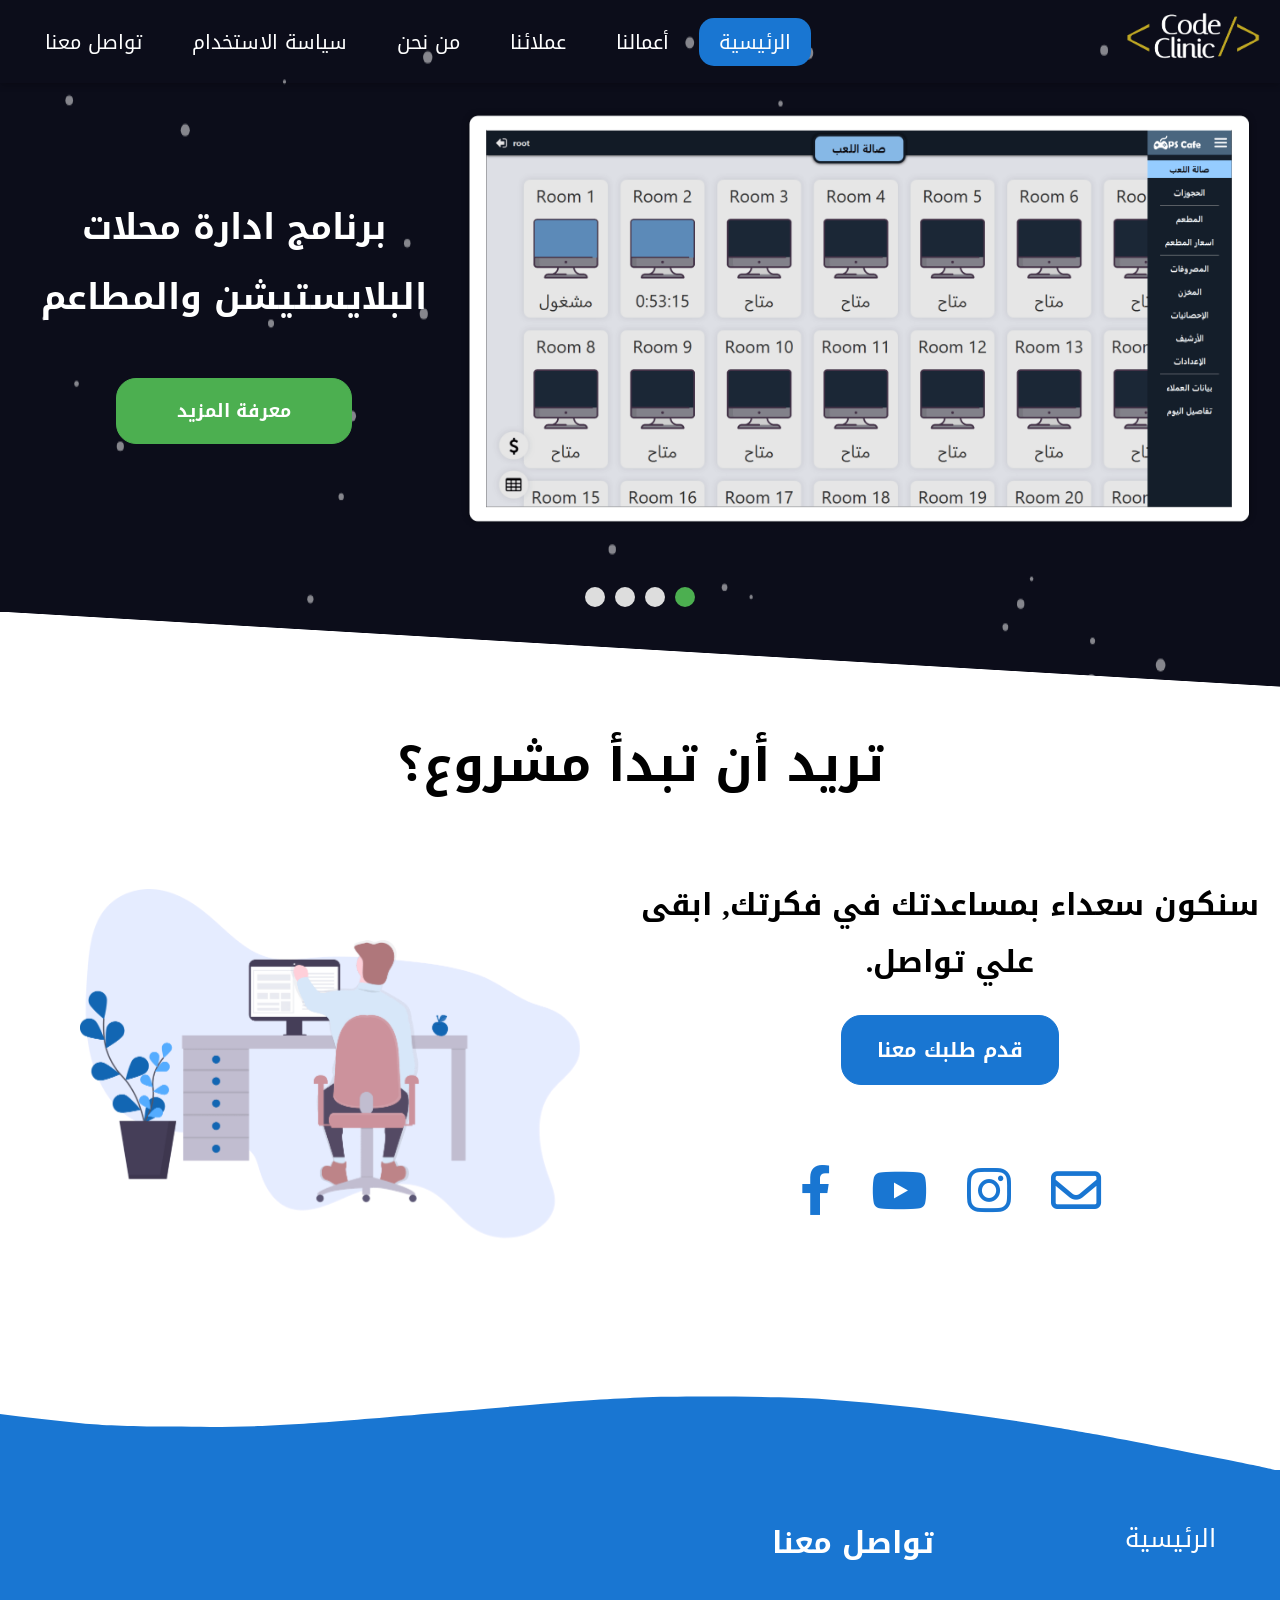
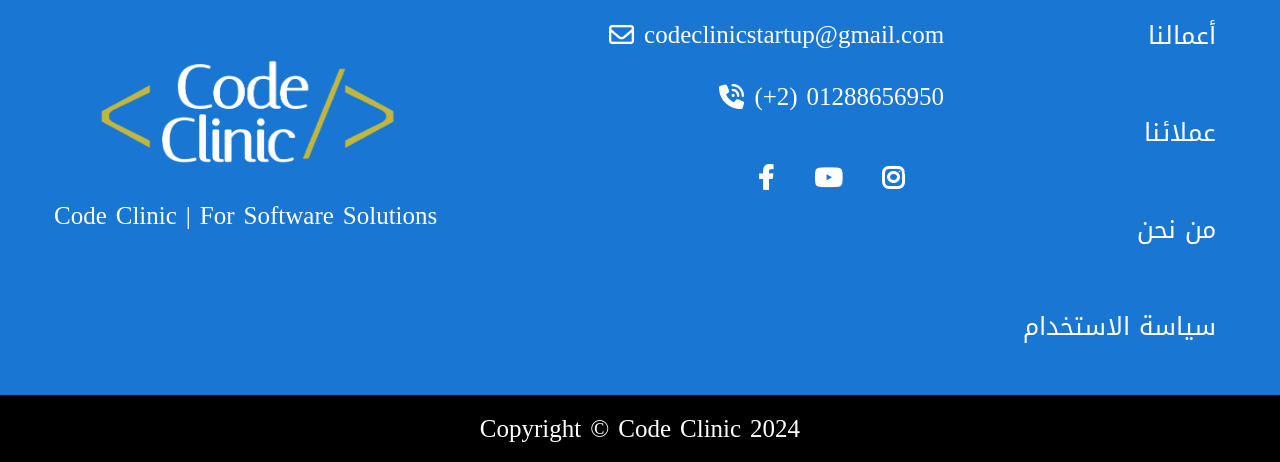
==== commit c8c724c1: "PUSH FROM [Website] REPO" ====
--- a/index.html
+++ b/index.html
@@ -1 +1 @@
-<!DOCTYPE html><html lang=""><head><meta charset="utf-8"><meta http-equiv="X-UA-Compatible" content="IE=edge"><meta name="viewport" content="width=device-width,initial-scale=1"><meta name="author" content="CodeClinic"><meta property="description" content="Code Clinic | For Software Solutions"><meta property="og:type" content="website"><meta property="og:site_name" content="Code Clinic"><meta property="og:url" content="https://codeclinic-eg.github.io"><meta property="og:title" content="CodeClinic Eg"><meta property="og:description" content="Code Clinic | For Software Solutions"><meta name="keywords" content="Code,Clinic ,Code Clinic, CodeClinicEg , Program, Software,PlayStation, Resturant, Cafe, Café, Sunglasses, Optics, بلايستيشن,محلات,ادارة,ادارة محلات,ادارة مطاعم,برامج ادارة,برانامج بلايستيشن, "><meta name="og:image" content="https://codeclinic-eg.github.io/logo.png"><meta name="og:image:width" content="250"><meta name="og:image:height" content="250"><link rel="icon" href="favicon.svg"><link rel="apple-touch-icon" href="favicon.svg"><meta name="google-site-verification" content="cHmB4C2g8r8QiPWdStpM1FsqTMmkDLA3x-_B1YBO99M"><title>Code Clinic</title><link href="/fontawesome/css/all.min.css" rel="stylesheet"><link rel="stylesheet" href="animate.css"><link href="css/app.29d3bba8.css" rel="preload" as="style"><link href="css/chunk-vendors.2cefcfc3.css" rel="preload" as="style"><link href="js/app.3695aeaa.js" rel="preload" as="script"><link href="js/chunk-vendors.92c3f363.js" rel="preload" as="script"><link href="css/chunk-vendors.2cefcfc3.css" rel="stylesheet"><link href="css/app.29d3bba8.css" rel="stylesheet"></head><body><noscript><strong>We're sorry but front-end doesn't work properly without JavaScript enabled. Please enable it to continue.</strong></noscript><div id="app"></div><div id="modal"></div><script src="wow.min.js"></script><script>new WOW().init();</script><script src="js/chunk-vendors.92c3f363.js"></script><script src="js/app.3695aeaa.js"></script></body></html>+<!DOCTYPE html><html lang=""><head><meta charset="utf-8"><meta http-equiv="X-UA-Compatible" content="IE=edge"><meta name="viewport" content="width=device-width,initial-scale=1"><meta name="author" content="CodeClinic"><meta property="description" content="Code Clinic | For Software Solutions"><meta property="og:type" content="website"><meta property="og:site_name" content="Code Clinic"><meta property="og:url" content="https://codeclinic-eg.github.io"><meta property="og:title" content="CodeClinic Eg"><meta property="og:description" content="Code Clinic | For Software Solutions"><meta name="keywords" content="Code,Clinic ,Code Clinic, CodeClinicEg , Program, Software,PlayStation, Resturant, Cafe, Café, Sunglasses, Optics, بلايستيشن,محلات,ادارة,ادارة محلات,ادارة مطاعم,برامج ادارة,برانامج بلايستيشن, "><meta name="og:image" content="https://codeclinic-eg.github.io/logo.png"><meta name="og:image:width" content="250"><meta name="og:image:height" content="250"><link rel="icon" href="favicon.svg"><link rel="apple-touch-icon" href="favicon.svg"><meta name="google-site-verification" content="cHmB4C2g8r8QiPWdStpM1FsqTMmkDLA3x-_B1YBO99M"><title>Code Clinic</title><link href="/fontawesome/css/all.min.css" rel="stylesheet"><link rel="stylesheet" href="animate.css"><link href="css/app.29d3bba8.css" rel="preload" as="style"><link href="css/chunk-vendors.2cefcfc3.css" rel="preload" as="style"><link href="js/app.edf36f9e.js" rel="preload" as="script"><link href="js/chunk-vendors.92c3f363.js" rel="preload" as="script"><link href="css/chunk-vendors.2cefcfc3.css" rel="stylesheet"><link href="css/app.29d3bba8.css" rel="stylesheet"></head><body><noscript><strong>We're sorry but front-end doesn't work properly without JavaScript enabled. Please enable it to continue.</strong></noscript><div id="app"></div><div id="modal"></div><script src="wow.min.js"></script><script>new WOW().init();</script><script src="js/chunk-vendors.92c3f363.js"></script><script src="js/app.edf36f9e.js"></script></body></html>
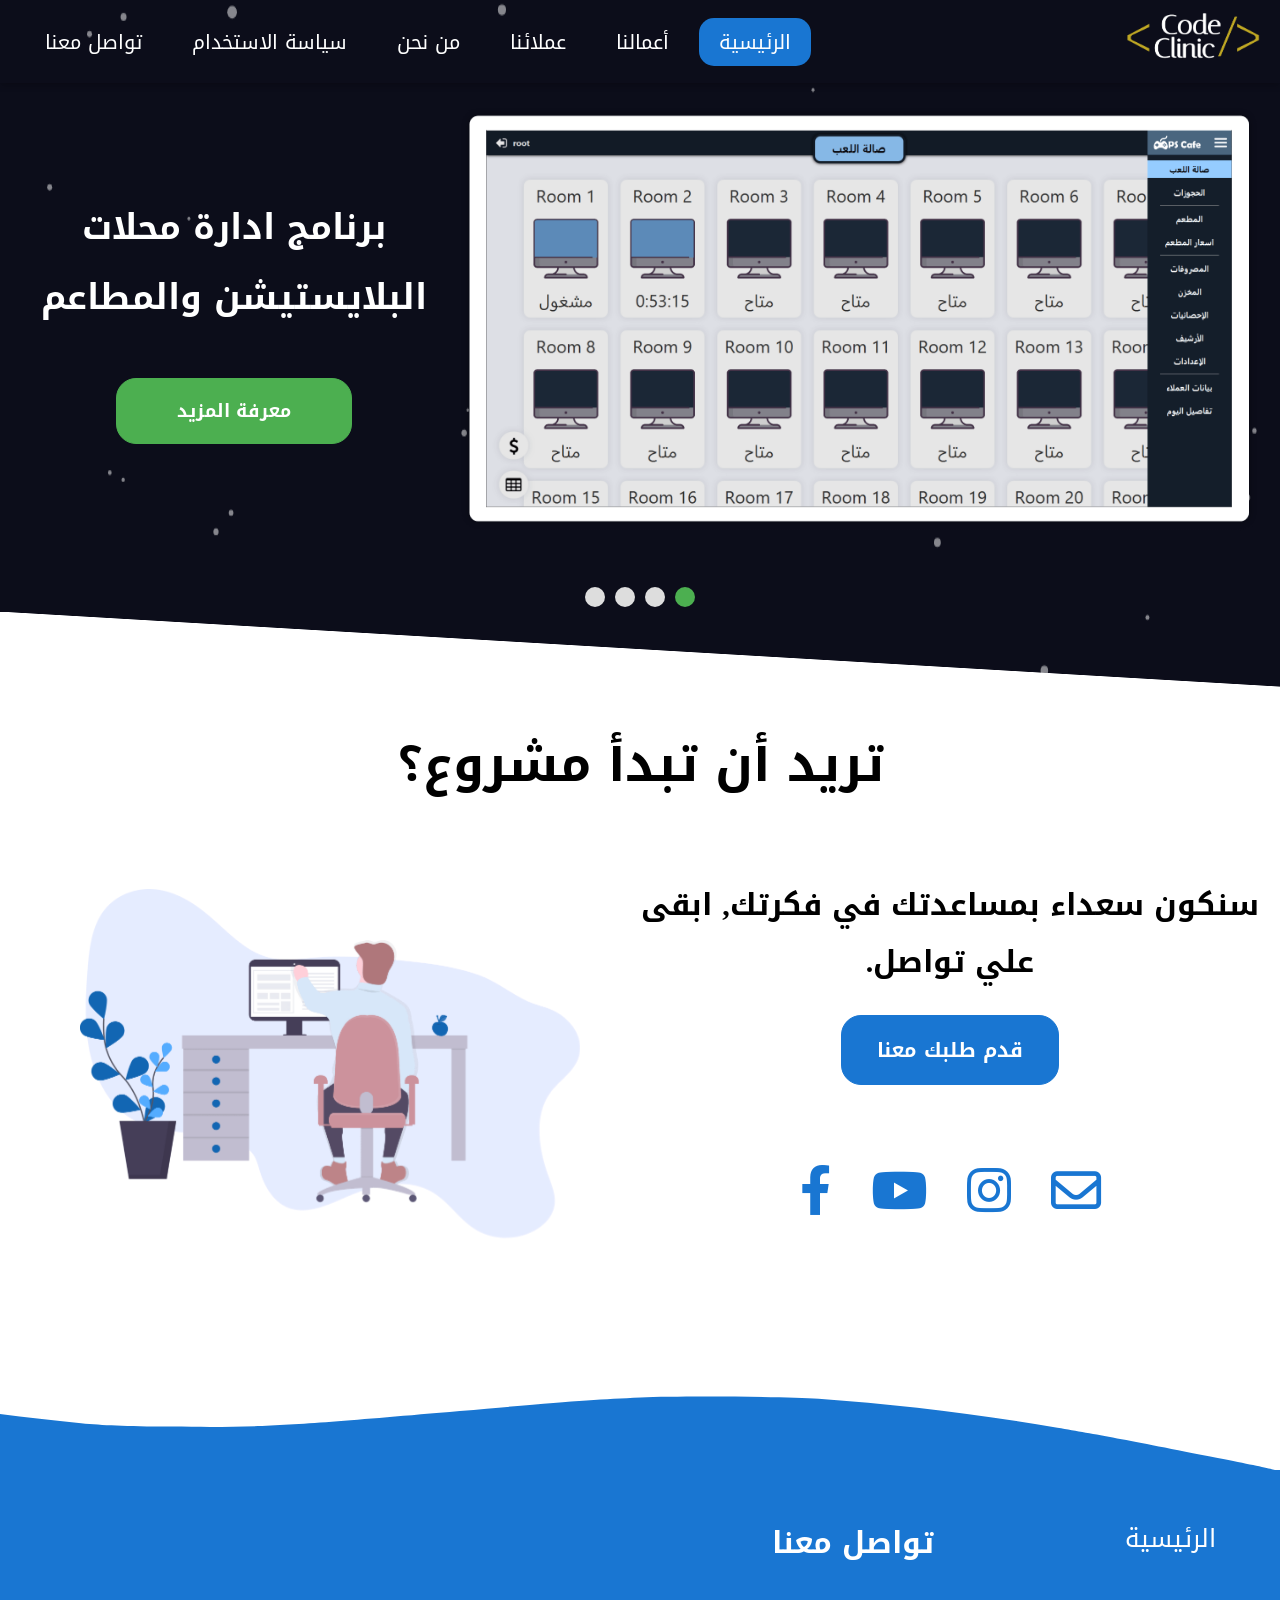
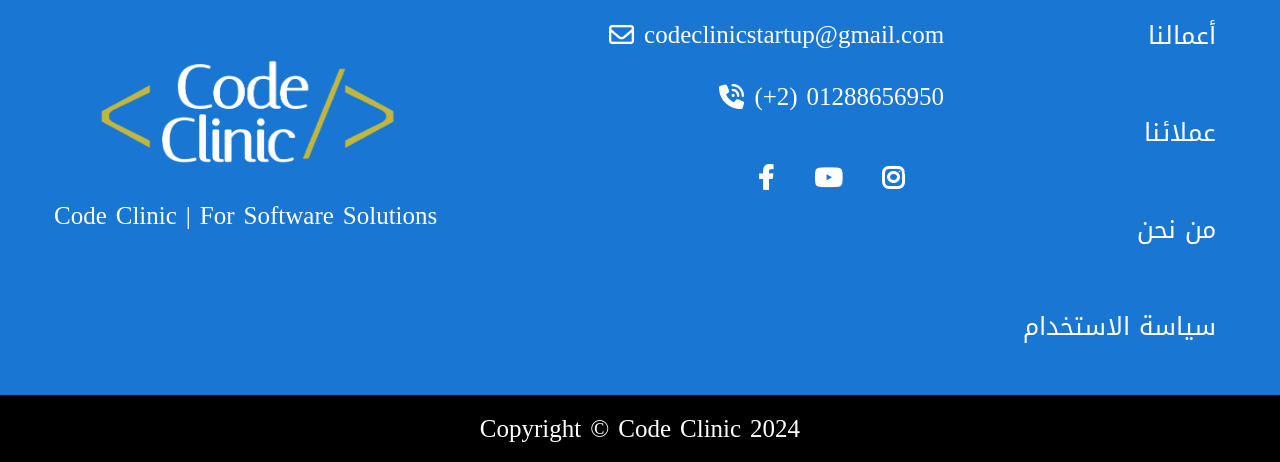
==== commit d775b43c: "PUSH FROM [Website] REPO" ====
--- a/index.html
+++ b/index.html
@@ -1 +1 @@
-<!DOCTYPE html><html lang=""><head><meta charset="utf-8"><meta http-equiv="X-UA-Compatible" content="IE=edge"><meta name="viewport" content="width=device-width,initial-scale=1"><meta name="author" content="CodeClinic"><meta property="description" content="Code Clinic | For Software Solutions"><meta property="og:type" content="website"><meta property="og:site_name" content="Code Clinic"><meta property="og:url" content="https://codeclinic-eg.github.io"><meta property="og:title" content="CodeClinic Eg"><meta property="og:description" content="Code Clinic | For Software Solutions"><meta name="keywords" content="Code,Clinic ,Code Clinic, CodeClinicEg , Program, Software,PlayStation, Resturant, Cafe, Café, Sunglasses, Optics, بلايستيشن,محلات,ادارة,ادارة محلات,ادارة مطاعم,برامج ادارة,برانامج بلايستيشن, "><meta name="og:image" content="https://codeclinic-eg.github.io/logo.png"><meta name="og:image:width" content="250"><meta name="og:image:height" content="250"><link rel="icon" href="favicon.svg"><link rel="apple-touch-icon" href="favicon.svg"><meta name="google-site-verification" content="cHmB4C2g8r8QiPWdStpM1FsqTMmkDLA3x-_B1YBO99M"><title>Code Clinic</title><link href="/fontawesome/css/all.min.css" rel="stylesheet"><link rel="stylesheet" href="animate.css"><link href="css/app.29d3bba8.css" rel="preload" as="style"><link href="css/chunk-vendors.2cefcfc3.css" rel="preload" as="style"><link href="js/app.edf36f9e.js" rel="preload" as="script"><link href="js/chunk-vendors.92c3f363.js" rel="preload" as="script"><link href="css/chunk-vendors.2cefcfc3.css" rel="stylesheet"><link href="css/app.29d3bba8.css" rel="stylesheet"></head><body><noscript><strong>We're sorry but front-end doesn't work properly without JavaScript enabled. Please enable it to continue.</strong></noscript><div id="app"></div><div id="modal"></div><script src="wow.min.js"></script><script>new WOW().init();</script><script src="js/chunk-vendors.92c3f363.js"></script><script src="js/app.edf36f9e.js"></script></body></html>+<!DOCTYPE html><html lang=""><head><meta charset="utf-8"><meta http-equiv="X-UA-Compatible" content="IE=edge"><meta name="viewport" content="width=device-width,initial-scale=1"><meta name="author" content="CodeClinic"><meta property="description" content="Code Clinic | For Software Solutions"><meta property="og:type" content="website"><meta property="og:site_name" content="Code Clinic"><meta property="og:url" content="https://codeclinic-eg.github.io"><meta property="og:title" content="CodeClinic Eg"><meta property="og:description" content="Code Clinic | For Software Solutions"><meta name="keywords" content="Code,Clinic ,Code Clinic, CodeClinicEg , Program, Software,PlayStation, Resturant, Cafe, Café, Sunglasses, Optics, بلايستيشن,محلات,ادارة,ادارة محلات,ادارة مطاعم,برامج ادارة,برانامج بلايستيشن, "><meta name="og:image" content="https://codeclinic-eg.github.io/logo.png"><meta name="og:image:width" content="250"><meta name="og:image:height" content="250"><link rel="icon" href="favicon.svg"><link rel="apple-touch-icon" href="favicon.svg"><meta name="google-site-verification" content="cHmB4C2g8r8QiPWdStpM1FsqTMmkDLA3x-_B1YBO99M"><title>Code Clinic</title><link href="/fontawesome/css/all.min.css" rel="stylesheet"><link rel="stylesheet" href="animate.css"><link href="css/app.29d3bba8.css" rel="preload" as="style"><link href="css/chunk-vendors.2cefcfc3.css" rel="preload" as="style"><link href="js/app.0935d3e5.js" rel="preload" as="script"><link href="js/chunk-vendors.92c3f363.js" rel="preload" as="script"><link href="css/chunk-vendors.2cefcfc3.css" rel="stylesheet"><link href="css/app.29d3bba8.css" rel="stylesheet"></head><body><noscript><strong>We're sorry but front-end doesn't work properly without JavaScript enabled. Please enable it to continue.</strong></noscript><div id="app"></div><div id="modal"></div><script src="wow.min.js"></script><script>new WOW().init();</script><script src="js/chunk-vendors.92c3f363.js"></script><script src="js/app.0935d3e5.js"></script></body></html>
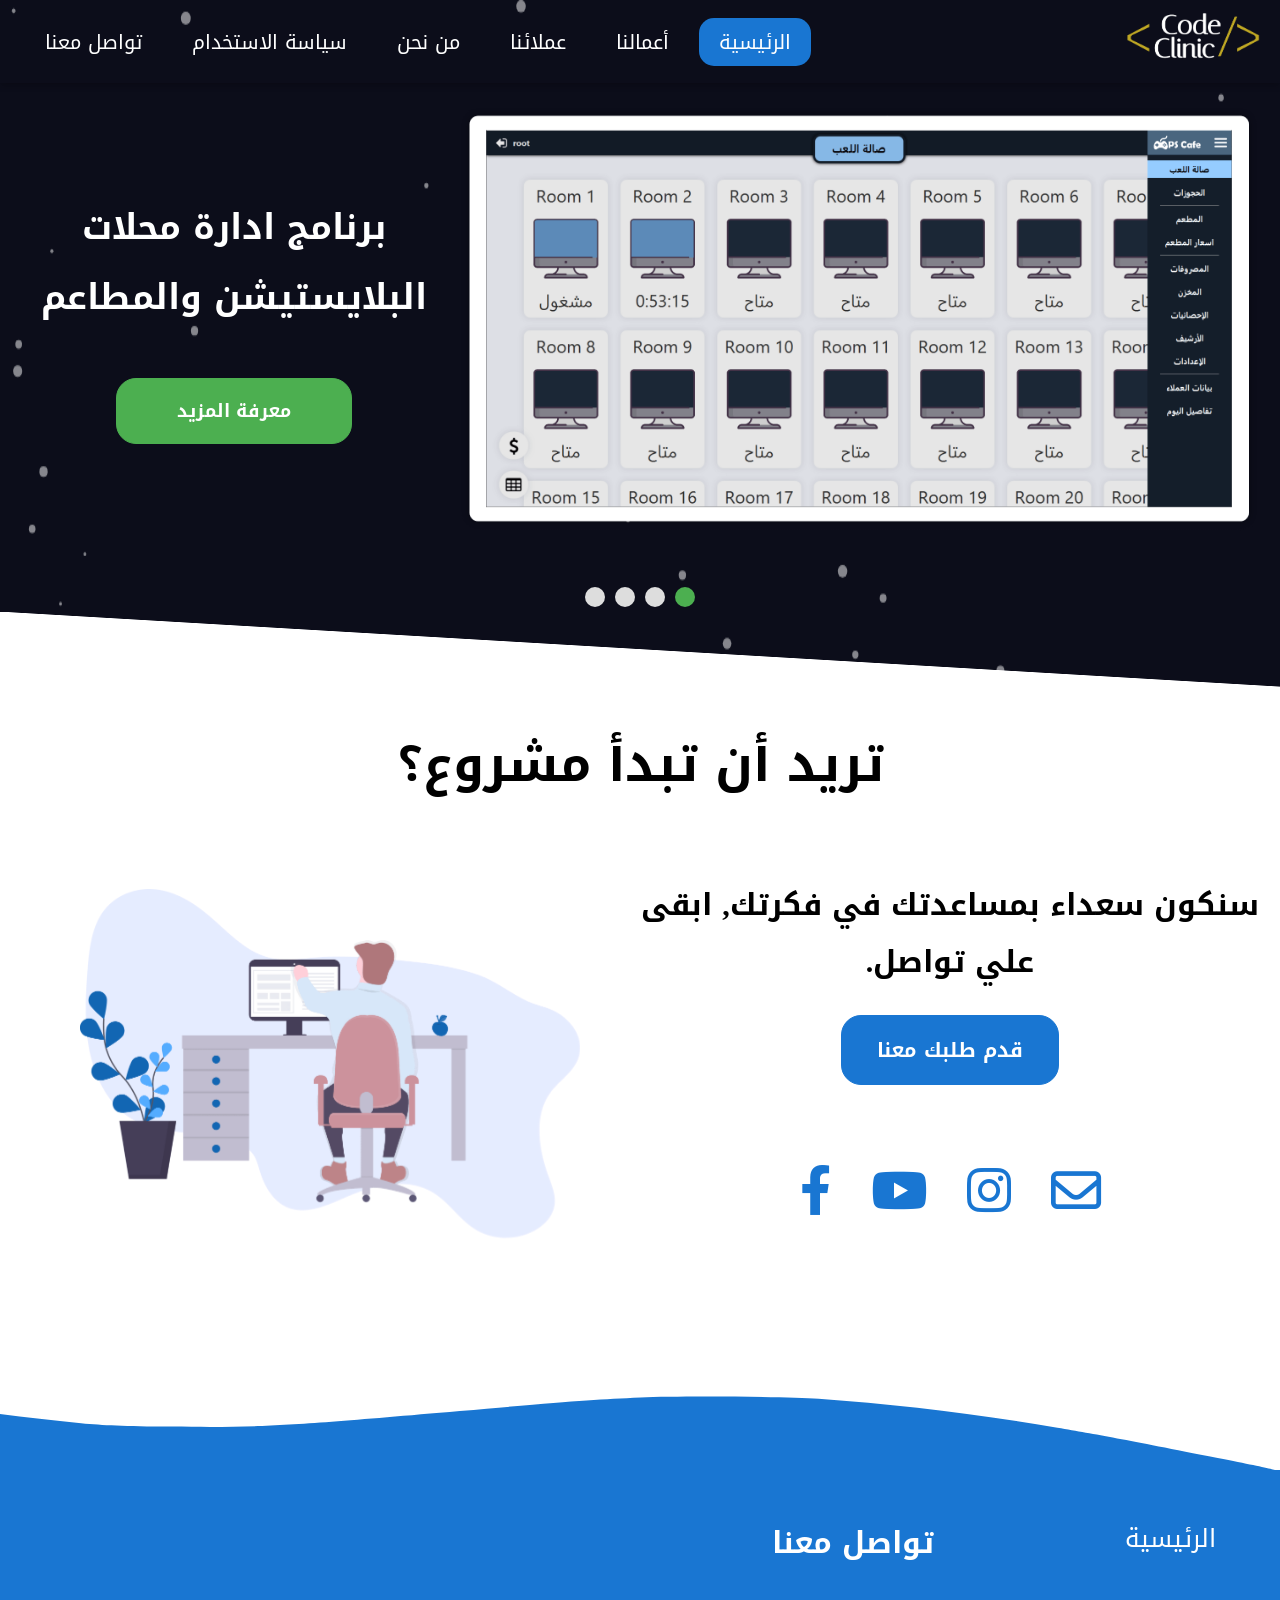
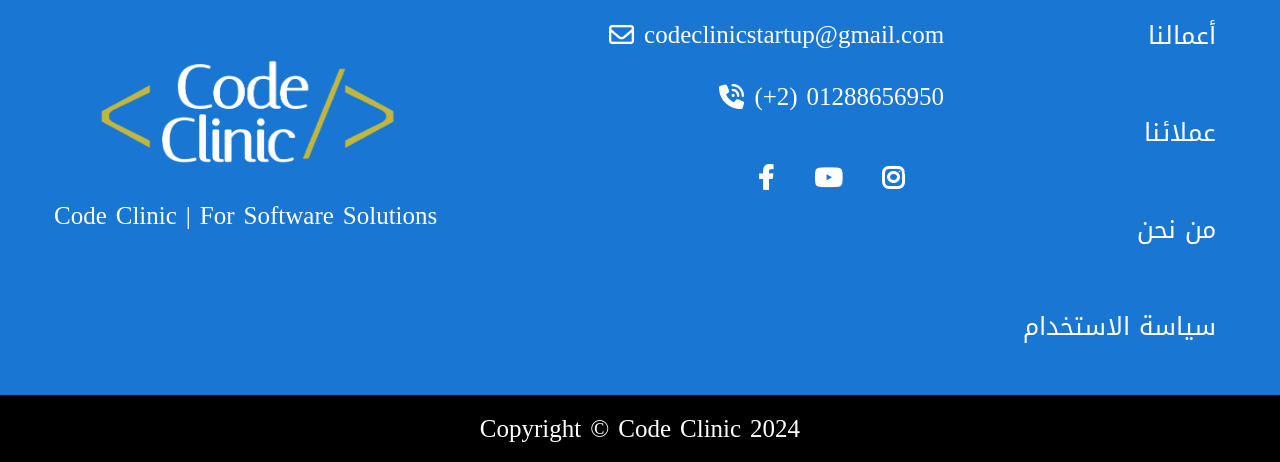
==== commit 1fe212b5: "PUSH FROM [Website] REPO" ====
--- a/index.html
+++ b/index.html
@@ -1 +1 @@
-<!DOCTYPE html><html lang=""><head><meta charset="utf-8"><meta http-equiv="X-UA-Compatible" content="IE=edge"><meta name="viewport" content="width=device-width,initial-scale=1"><meta name="author" content="CodeClinic"><meta property="description" content="Code Clinic | For Software Solutions"><meta property="og:type" content="website"><meta property="og:site_name" content="Code Clinic"><meta property="og:url" content="https://codeclinic-eg.github.io"><meta property="og:title" content="CodeClinic Eg"><meta property="og:description" content="Code Clinic | For Software Solutions"><meta name="keywords" content="Code,Clinic ,Code Clinic, CodeClinicEg , Program, Software,PlayStation, Resturant, Cafe, Café, Sunglasses, Optics, بلايستيشن,محلات,ادارة,ادارة محلات,ادارة مطاعم,برامج ادارة,برانامج بلايستيشن, "><meta name="og:image" content="https://codeclinic-eg.github.io/logo.png"><meta name="og:image:width" content="250"><meta name="og:image:height" content="250"><link rel="icon" href="favicon.svg"><link rel="apple-touch-icon" href="favicon.svg"><meta name="google-site-verification" content="cHmB4C2g8r8QiPWdStpM1FsqTMmkDLA3x-_B1YBO99M"><title>Code Clinic</title><link href="/fontawesome/css/all.min.css" rel="stylesheet"><link rel="stylesheet" href="animate.css"><link href="css/app.29d3bba8.css" rel="preload" as="style"><link href="css/chunk-vendors.2cefcfc3.css" rel="preload" as="style"><link href="js/app.0935d3e5.js" rel="preload" as="script"><link href="js/chunk-vendors.92c3f363.js" rel="preload" as="script"><link href="css/chunk-vendors.2cefcfc3.css" rel="stylesheet"><link href="css/app.29d3bba8.css" rel="stylesheet"></head><body><noscript><strong>We're sorry but front-end doesn't work properly without JavaScript enabled. Please enable it to continue.</strong></noscript><div id="app"></div><div id="modal"></div><script src="wow.min.js"></script><script>new WOW().init();</script><script src="js/chunk-vendors.92c3f363.js"></script><script src="js/app.0935d3e5.js"></script></body></html>+<!DOCTYPE html><html lang=""><head><meta charset="utf-8"><meta http-equiv="X-UA-Compatible" content="IE=edge"><meta name="viewport" content="width=device-width,initial-scale=1"><meta name="author" content="CodeClinic"><meta property="description" content="Code Clinic | For Software Solutions"><meta property="og:type" content="website"><meta property="og:site_name" content="Code Clinic"><meta property="og:url" content="https://codeclinic-eg.github.io"><meta property="og:title" content="CodeClinic Eg"><meta property="og:description" content="Code Clinic | For Software Solutions"><meta name="keywords" content="Code,Clinic ,Code Clinic, CodeClinicEg , Program, Software,PlayStation, Resturant, Cafe, Café, Sunglasses, Optics, بلايستيشن,محلات,ادارة,ادارة محلات,ادارة مطاعم,برامج ادارة,برانامج بلايستيشن, "><meta name="og:image" content="https://codeclinic-eg.github.io/logo.png"><meta name="og:image:width" content="250"><meta name="og:image:height" content="250"><link rel="icon" href="favicon.svg"><link rel="apple-touch-icon" href="favicon.svg"><meta name="google-site-verification" content="cHmB4C2g8r8QiPWdStpM1FsqTMmkDLA3x-_B1YBO99M"><title>Code Clinic</title><link href="/fontawesome/css/all.min.css" rel="stylesheet"><link rel="stylesheet" href="animate.css"><link href="css/app.29d3bba8.css" rel="preload" as="style"><link href="css/chunk-vendors.2cefcfc3.css" rel="preload" as="style"><link href="js/app.e495fcd2.js" rel="preload" as="script"><link href="js/chunk-vendors.92c3f363.js" rel="preload" as="script"><link href="css/chunk-vendors.2cefcfc3.css" rel="stylesheet"><link href="css/app.29d3bba8.css" rel="stylesheet"></head><body><noscript><strong>We're sorry but front-end doesn't work properly without JavaScript enabled. Please enable it to continue.</strong></noscript><div id="app"></div><div id="modal"></div><script src="wow.min.js"></script><script>new WOW().init();</script><script src="js/chunk-vendors.92c3f363.js"></script><script src="js/app.e495fcd2.js"></script></body></html>
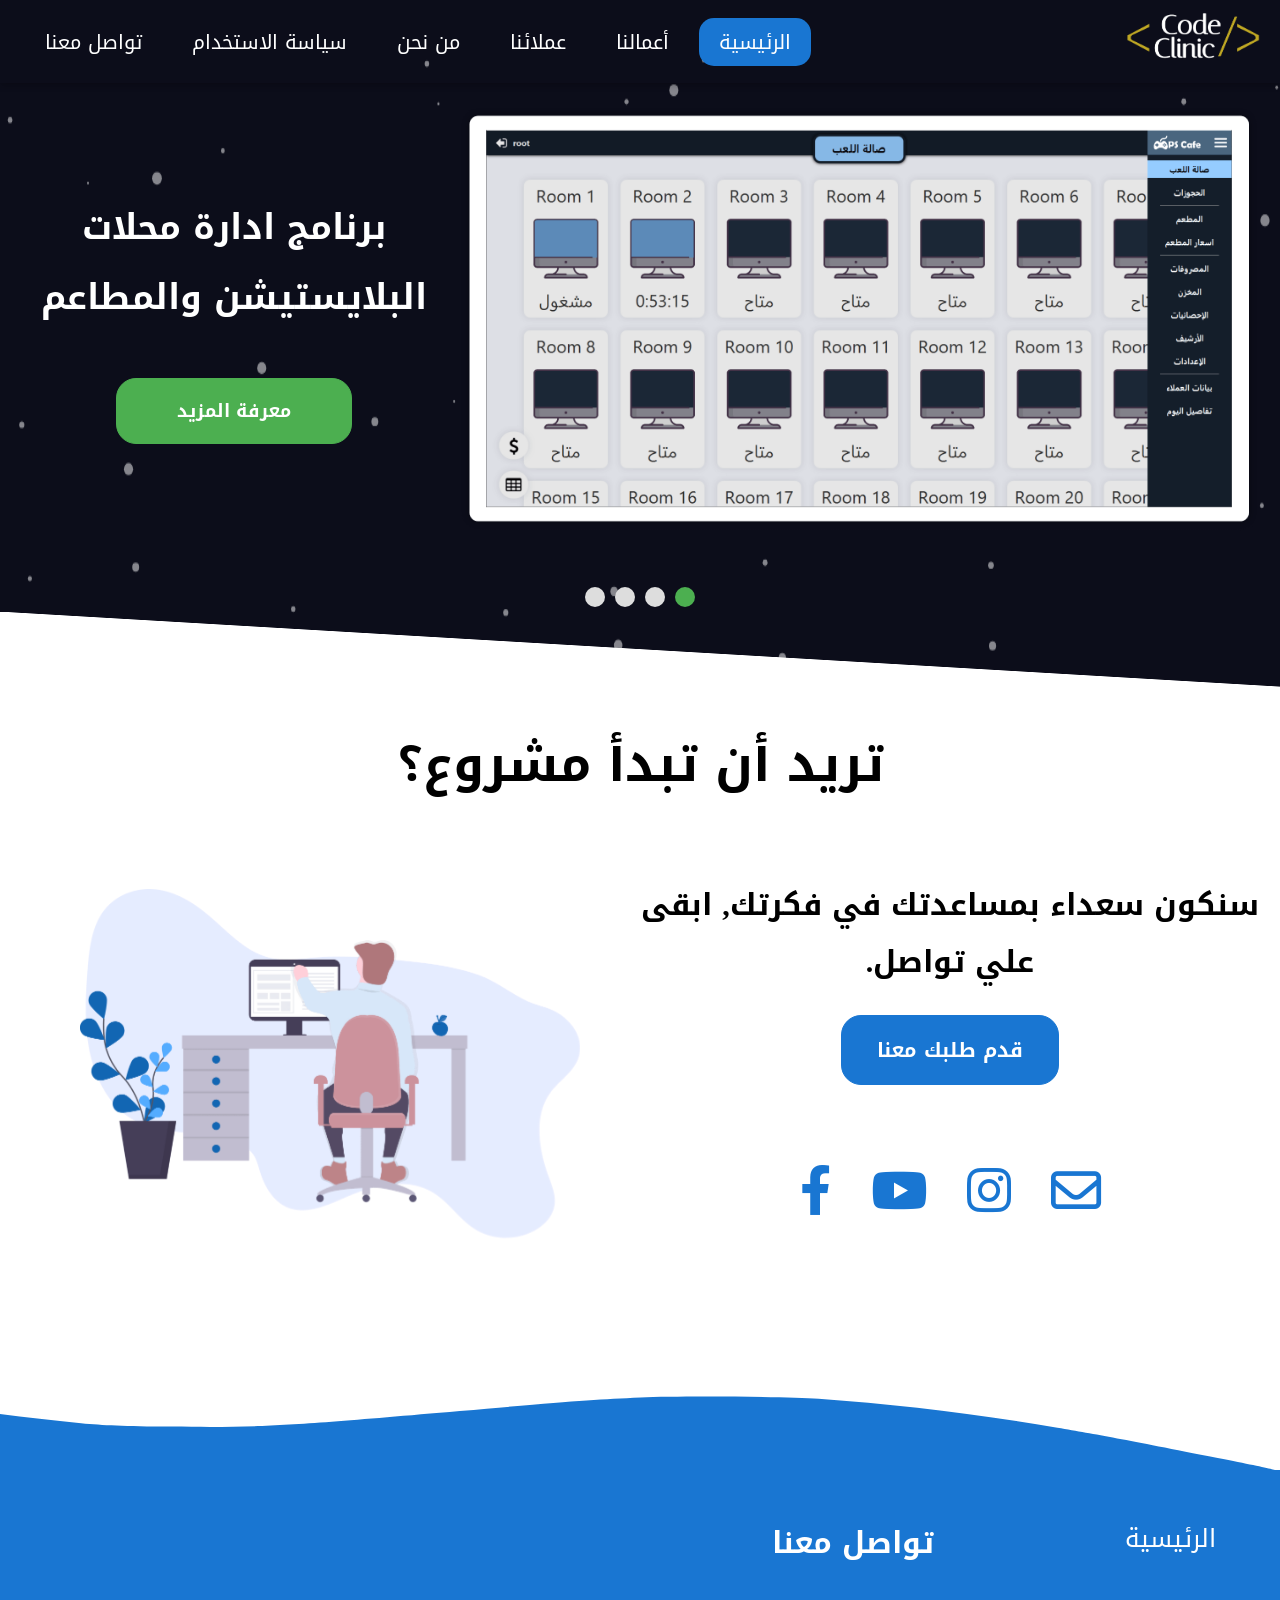
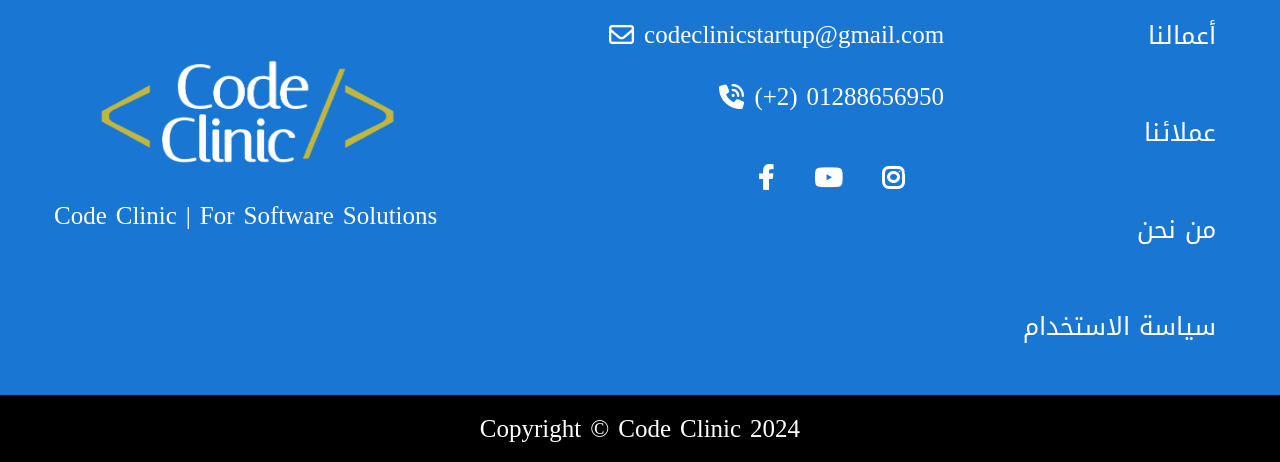
==== commit 156ea906: "PUSH FROM [Website] REPO" ====
--- a/index.html
+++ b/index.html
@@ -1 +1 @@
-<!DOCTYPE html><html lang=""><head><meta charset="utf-8"><meta http-equiv="X-UA-Compatible" content="IE=edge"><meta name="viewport" content="width=device-width,initial-scale=1"><meta name="author" content="CodeClinic"><meta property="description" content="Code Clinic | For Software Solutions"><meta property="og:type" content="website"><meta property="og:site_name" content="Code Clinic"><meta property="og:url" content="https://codeclinic-eg.github.io"><meta property="og:title" content="CodeClinic Eg"><meta property="og:description" content="Code Clinic | For Software Solutions"><meta name="keywords" content="Code,Clinic ,Code Clinic, CodeClinicEg , Program, Software,PlayStation, Resturant, Cafe, Café, Sunglasses, Optics, بلايستيشن,محلات,ادارة,ادارة محلات,ادارة مطاعم,برامج ادارة,برانامج بلايستيشن, "><meta name="og:image" content="https://codeclinic-eg.github.io/logo.png"><meta name="og:image:width" content="250"><meta name="og:image:height" content="250"><link rel="icon" href="favicon.svg"><link rel="apple-touch-icon" href="favicon.svg"><meta name="google-site-verification" content="cHmB4C2g8r8QiPWdStpM1FsqTMmkDLA3x-_B1YBO99M"><title>Code Clinic</title><link href="/fontawesome/css/all.min.css" rel="stylesheet"><link rel="stylesheet" href="animate.css"><link href="css/app.29d3bba8.css" rel="preload" as="style"><link href="css/chunk-vendors.2cefcfc3.css" rel="preload" as="style"><link href="js/app.e495fcd2.js" rel="preload" as="script"><link href="js/chunk-vendors.92c3f363.js" rel="preload" as="script"><link href="css/chunk-vendors.2cefcfc3.css" rel="stylesheet"><link href="css/app.29d3bba8.css" rel="stylesheet"></head><body><noscript><strong>We're sorry but front-end doesn't work properly without JavaScript enabled. Please enable it to continue.</strong></noscript><div id="app"></div><div id="modal"></div><script src="wow.min.js"></script><script>new WOW().init();</script><script src="js/chunk-vendors.92c3f363.js"></script><script src="js/app.e495fcd2.js"></script></body></html>+<!DOCTYPE html><html lang=""><head><meta charset="utf-8"><meta http-equiv="X-UA-Compatible" content="IE=edge"><meta name="viewport" content="width=device-width,initial-scale=1"><meta name="author" content="CodeClinic"><meta property="description" content="Code Clinic | For Software Solutions"><meta property="og:type" content="website"><meta property="og:site_name" content="Code Clinic"><meta property="og:url" content="https://codeclinic-eg.github.io"><meta property="og:title" content="CodeClinic Eg"><meta property="og:description" content="Code Clinic | For Software Solutions"><meta name="keywords" content="Code,Clinic ,Code Clinic, CodeClinicEg , Program, Software,PlayStation, Resturant, Cafe, Café, Sunglasses, Optics, بلايستيشن,محلات,ادارة,ادارة محلات,ادارة مطاعم,برامج ادارة,برانامج بلايستيشن, "><meta name="og:image" content="https://codeclinic-eg.github.io/logo.png"><meta name="og:image:width" content="250"><meta name="og:image:height" content="250"><link rel="icon" href="favicon.svg"><link rel="apple-touch-icon" href="favicon.svg"><meta name="google-site-verification" content="cHmB4C2g8r8QiPWdStpM1FsqTMmkDLA3x-_B1YBO99M"><title>Code Clinic</title><link href="/fontawesome/css/all.min.css" rel="stylesheet"><link rel="stylesheet" href="animate.css"><link href="css/app.29d3bba8.css" rel="preload" as="style"><link href="css/chunk-vendors.2cefcfc3.css" rel="preload" as="style"><link href="js/app.876356e0.js" rel="preload" as="script"><link href="js/chunk-vendors.92c3f363.js" rel="preload" as="script"><link href="css/chunk-vendors.2cefcfc3.css" rel="stylesheet"><link href="css/app.29d3bba8.css" rel="stylesheet"></head><body><noscript><strong>We're sorry but front-end doesn't work properly without JavaScript enabled. Please enable it to continue.</strong></noscript><div id="app"></div><div id="modal"></div><script src="wow.min.js"></script><script>new WOW().init();</script><script src="js/chunk-vendors.92c3f363.js"></script><script src="js/app.876356e0.js"></script></body></html>
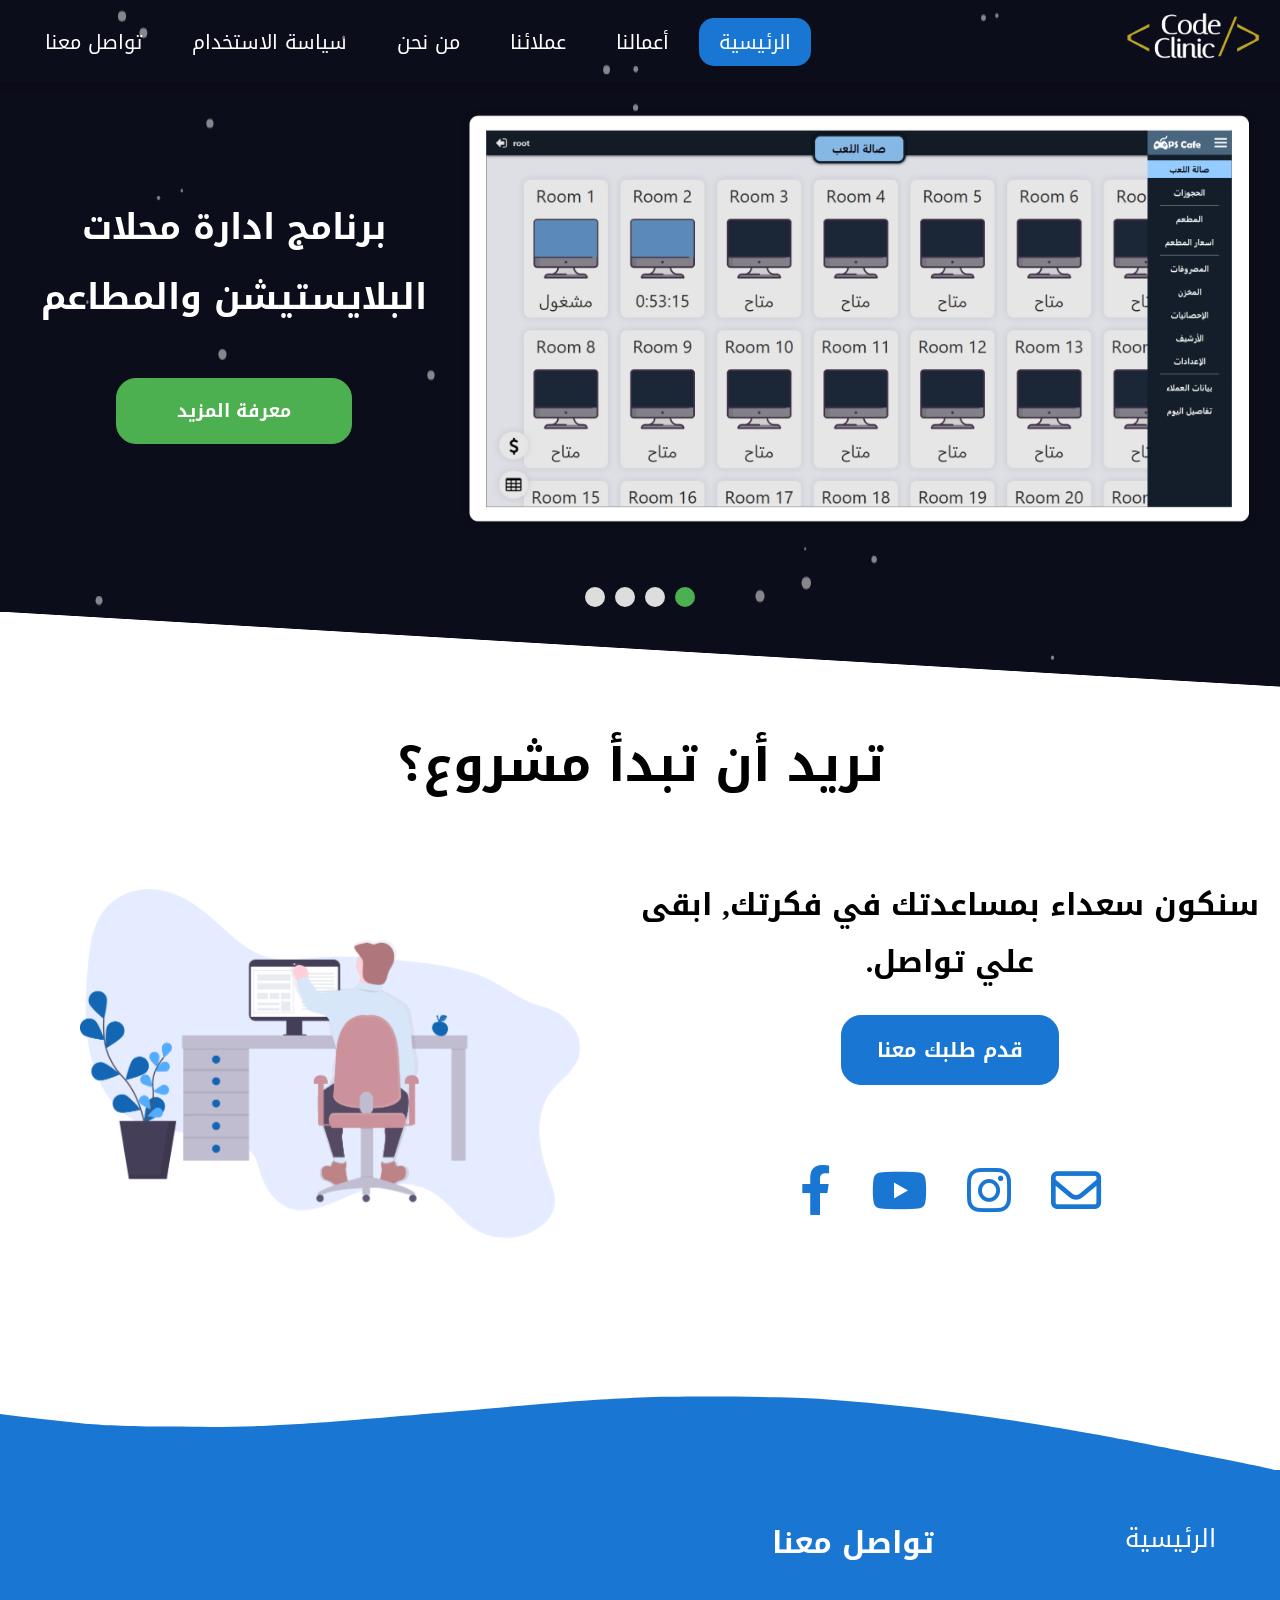
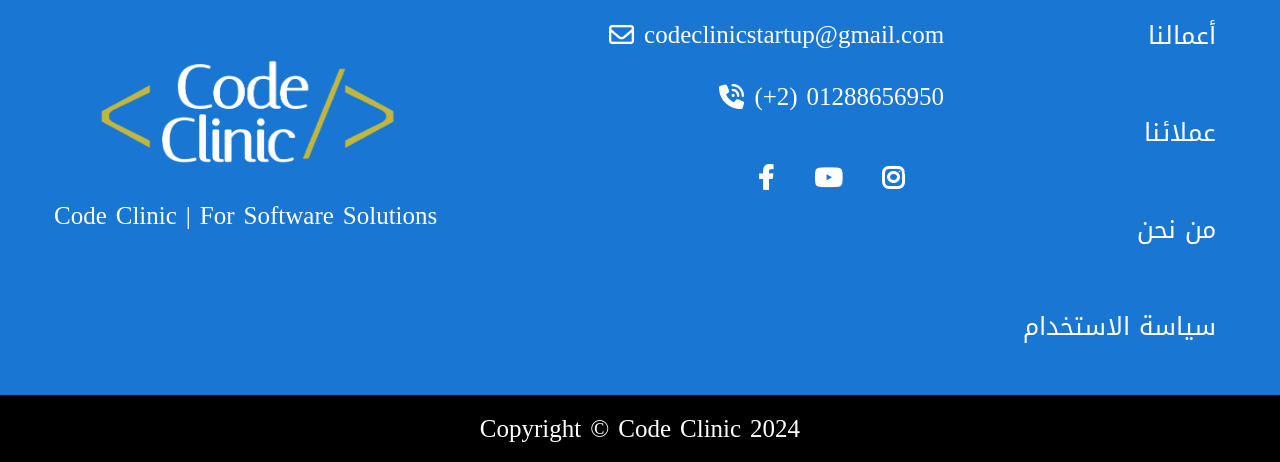
==== commit b1f4f079: "PUSH FROM [Website] REPO" ====
--- a/index.html
+++ b/index.html
@@ -1 +1 @@
-<!DOCTYPE html><html lang=""><head><meta charset="utf-8"><meta http-equiv="X-UA-Compatible" content="IE=edge"><meta name="viewport" content="width=device-width,initial-scale=1"><meta name="author" content="CodeClinic"><meta property="description" content="Code Clinic | For Software Solutions"><meta property="og:type" content="website"><meta property="og:site_name" content="Code Clinic"><meta property="og:url" content="https://codeclinic-eg.github.io"><meta property="og:title" content="CodeClinic Eg"><meta property="og:description" content="Code Clinic | For Software Solutions"><meta name="keywords" content="Code,Clinic ,Code Clinic, CodeClinicEg , Program, Software,PlayStation, Resturant, Cafe, Café, Sunglasses, Optics, بلايستيشن,محلات,ادارة,ادارة محلات,ادارة مطاعم,برامج ادارة,برانامج بلايستيشن, "><meta name="og:image" content="https://codeclinic-eg.github.io/logo.png"><meta name="og:image:width" content="250"><meta name="og:image:height" content="250"><link rel="icon" href="favicon.svg"><link rel="apple-touch-icon" href="favicon.svg"><meta name="google-site-verification" content="cHmB4C2g8r8QiPWdStpM1FsqTMmkDLA3x-_B1YBO99M"><title>Code Clinic</title><link href="/fontawesome/css/all.min.css" rel="stylesheet"><link rel="stylesheet" href="animate.css"><link href="css/app.29d3bba8.css" rel="preload" as="style"><link href="css/chunk-vendors.2cefcfc3.css" rel="preload" as="style"><link href="js/app.876356e0.js" rel="preload" as="script"><link href="js/chunk-vendors.92c3f363.js" rel="preload" as="script"><link href="css/chunk-vendors.2cefcfc3.css" rel="stylesheet"><link href="css/app.29d3bba8.css" rel="stylesheet"></head><body><noscript><strong>We're sorry but front-end doesn't work properly without JavaScript enabled. Please enable it to continue.</strong></noscript><div id="app"></div><div id="modal"></div><script src="wow.min.js"></script><script>new WOW().init();</script><script src="js/chunk-vendors.92c3f363.js"></script><script src="js/app.876356e0.js"></script></body></html>+<!DOCTYPE html><html lang=""><head><meta charset="utf-8"><meta http-equiv="X-UA-Compatible" content="IE=edge"><meta name="viewport" content="width=device-width,initial-scale=1"><meta name="author" content="CodeClinic"><meta property="description" content="Code Clinic | For Software Solutions"><meta property="og:type" content="website"><meta property="og:site_name" content="Code Clinic"><meta property="og:url" content="https://codeclinic-eg.github.io"><meta property="og:title" content="CodeClinic Eg"><meta property="og:description" content="Code Clinic | For Software Solutions"><meta name="keywords" content="Code,Clinic ,Code Clinic, CodeClinicEg , Program, Software,PlayStation, Resturant, Cafe, Café, Sunglasses, Optics, بلايستيشن,محلات,ادارة,ادارة محلات,ادارة مطاعم,برامج ادارة,برانامج بلايستيشن, "><meta name="og:image" content="https://codeclinic-eg.github.io/logo.png"><meta name="og:image:width" content="250"><meta name="og:image:height" content="250"><link rel="icon" href="favicon.svg"><link rel="apple-touch-icon" href="favicon.svg"><meta name="google-site-verification" content="cHmB4C2g8r8QiPWdStpM1FsqTMmkDLA3x-_B1YBO99M"><title>Code Clinic</title><link href="/fontawesome/css/all.min.css" rel="stylesheet"><link rel="stylesheet" href="animate.css"><link href="css/app.29d3bba8.css" rel="preload" as="style"><link href="css/chunk-vendors.2cefcfc3.css" rel="preload" as="style"><link href="js/app.df90665c.js" rel="preload" as="script"><link href="js/chunk-vendors.92c3f363.js" rel="preload" as="script"><link href="css/chunk-vendors.2cefcfc3.css" rel="stylesheet"><link href="css/app.29d3bba8.css" rel="stylesheet"></head><body><noscript><strong>We're sorry but front-end doesn't work properly without JavaScript enabled. Please enable it to continue.</strong></noscript><div id="app"></div><div id="modal"></div><script src="wow.min.js"></script><script>new WOW().init();</script><script src="js/chunk-vendors.92c3f363.js"></script><script src="js/app.df90665c.js"></script></body></html>
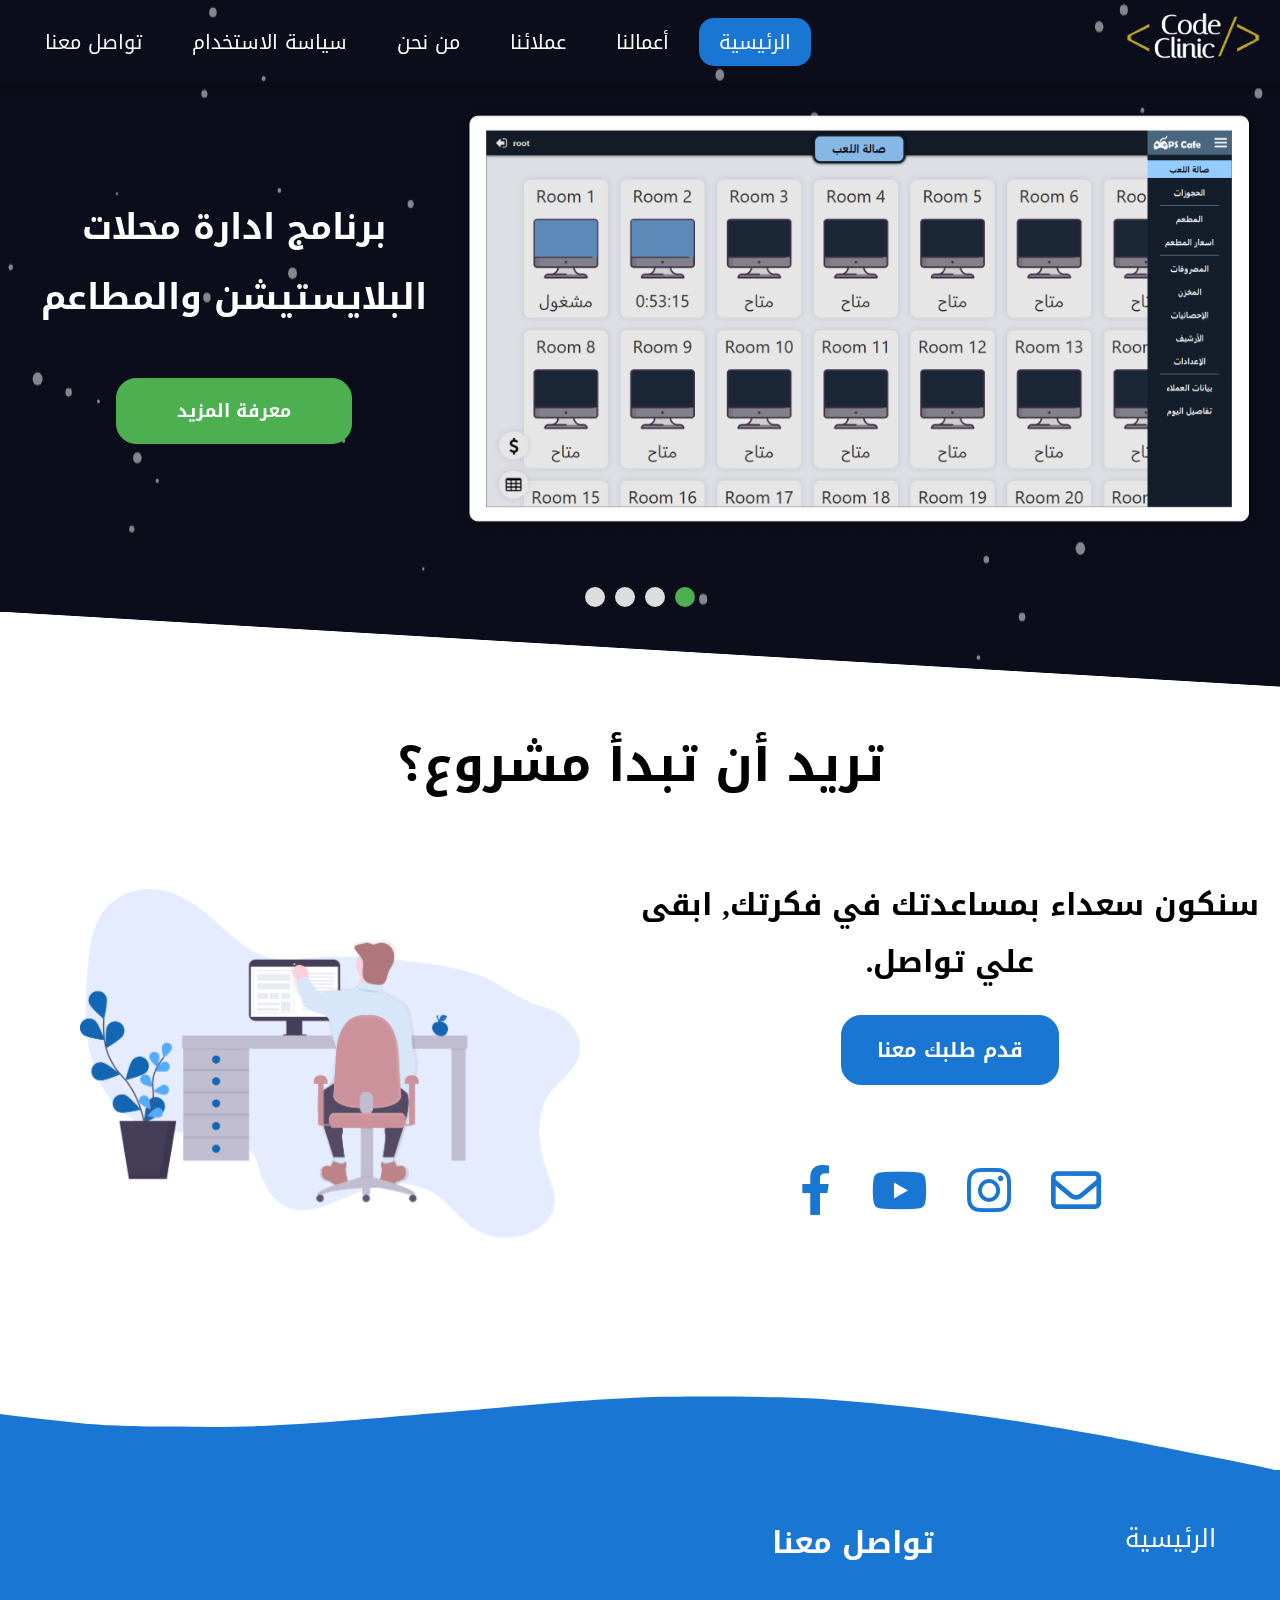
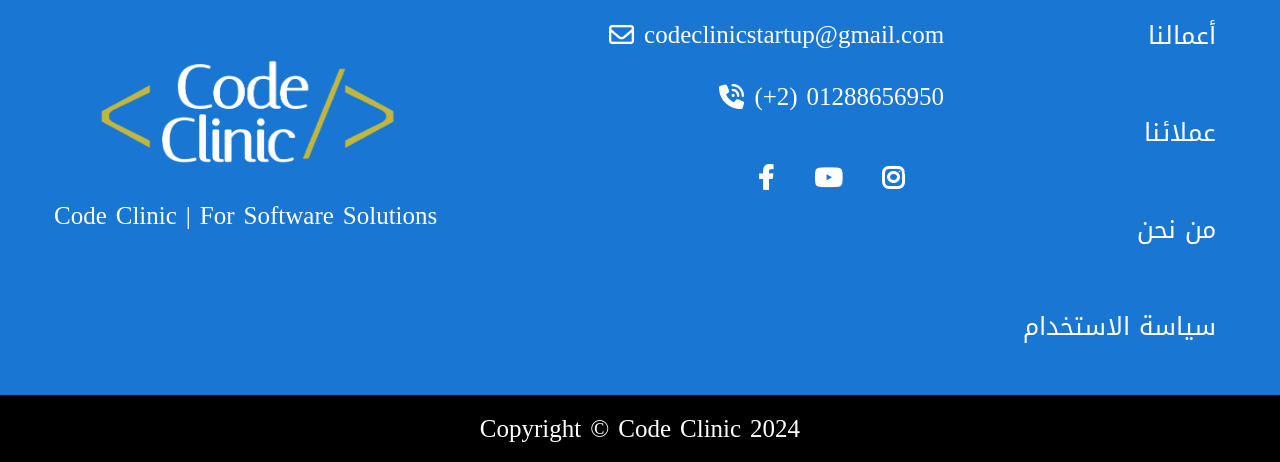
==== commit f571fe98: "PUSH FROM [Website] REPO" ====
--- a/index.html
+++ b/index.html
@@ -1 +1 @@
-<!DOCTYPE html><html lang=""><head><meta charset="utf-8"><meta http-equiv="X-UA-Compatible" content="IE=edge"><meta name="viewport" content="width=device-width,initial-scale=1"><meta name="author" content="CodeClinic"><meta property="description" content="Code Clinic | For Software Solutions"><meta property="og:type" content="website"><meta property="og:site_name" content="Code Clinic"><meta property="og:url" content="https://codeclinic-eg.github.io"><meta property="og:title" content="CodeClinic Eg"><meta property="og:description" content="Code Clinic | For Software Solutions"><meta name="keywords" content="Code,Clinic ,Code Clinic, CodeClinicEg , Program, Software,PlayStation, Resturant, Cafe, Café, Sunglasses, Optics, بلايستيشن,محلات,ادارة,ادارة محلات,ادارة مطاعم,برامج ادارة,برانامج بلايستيشن, "><meta name="og:image" content="https://codeclinic-eg.github.io/logo.png"><meta name="og:image:width" content="250"><meta name="og:image:height" content="250"><link rel="icon" href="favicon.svg"><link rel="apple-touch-icon" href="favicon.svg"><meta name="google-site-verification" content="cHmB4C2g8r8QiPWdStpM1FsqTMmkDLA3x-_B1YBO99M"><title>Code Clinic</title><link href="/fontawesome/css/all.min.css" rel="stylesheet"><link rel="stylesheet" href="animate.css"><link href="css/app.29d3bba8.css" rel="preload" as="style"><link href="css/chunk-vendors.2cefcfc3.css" rel="preload" as="style"><link href="js/app.df90665c.js" rel="preload" as="script"><link href="js/chunk-vendors.92c3f363.js" rel="preload" as="script"><link href="css/chunk-vendors.2cefcfc3.css" rel="stylesheet"><link href="css/app.29d3bba8.css" rel="stylesheet"></head><body><noscript><strong>We're sorry but front-end doesn't work properly without JavaScript enabled. Please enable it to continue.</strong></noscript><div id="app"></div><div id="modal"></div><script src="wow.min.js"></script><script>new WOW().init();</script><script src="js/chunk-vendors.92c3f363.js"></script><script src="js/app.df90665c.js"></script></body></html>+<!DOCTYPE html><html lang=""><head><meta charset="utf-8"><meta http-equiv="X-UA-Compatible" content="IE=edge"><meta name="viewport" content="width=device-width,initial-scale=1"><meta name="author" content="CodeClinic"><meta property="description" content="Code Clinic | For Software Solutions"><meta property="og:type" content="website"><meta property="og:site_name" content="Code Clinic"><meta property="og:url" content="https://codeclinic-eg.github.io"><meta property="og:title" content="CodeClinic Eg"><meta property="og:description" content="Code Clinic | For Software Solutions"><meta name="keywords" content="Code,Clinic ,Code Clinic, CodeClinicEg , Program, Software,PlayStation, Resturant, Cafe, Café, Sunglasses, Optics, بلايستيشن,محلات,ادارة,ادارة محلات,ادارة مطاعم,برامج ادارة,برانامج بلايستيشن, "><meta name="og:image" content="https://codeclinic-eg.github.io/logo.png"><meta name="og:image:width" content="250"><meta name="og:image:height" content="250"><link rel="icon" href="favicon.svg"><link rel="apple-touch-icon" href="favicon.svg"><meta name="google-site-verification" content="cHmB4C2g8r8QiPWdStpM1FsqTMmkDLA3x-_B1YBO99M"><title>Code Clinic</title><link href="/fontawesome/css/all.min.css" rel="stylesheet"><link rel="stylesheet" href="animate.css"><link href="css/app.29d3bba8.css" rel="preload" as="style"><link href="css/chunk-vendors.2cefcfc3.css" rel="preload" as="style"><link href="js/app.00fa41d7.js" rel="preload" as="script"><link href="js/chunk-vendors.92c3f363.js" rel="preload" as="script"><link href="css/chunk-vendors.2cefcfc3.css" rel="stylesheet"><link href="css/app.29d3bba8.css" rel="stylesheet"></head><body><noscript><strong>We're sorry but front-end doesn't work properly without JavaScript enabled. Please enable it to continue.</strong></noscript><div id="app"></div><div id="modal"></div><script src="wow.min.js"></script><script>new WOW().init();</script><script src="js/chunk-vendors.92c3f363.js"></script><script src="js/app.00fa41d7.js"></script></body></html>
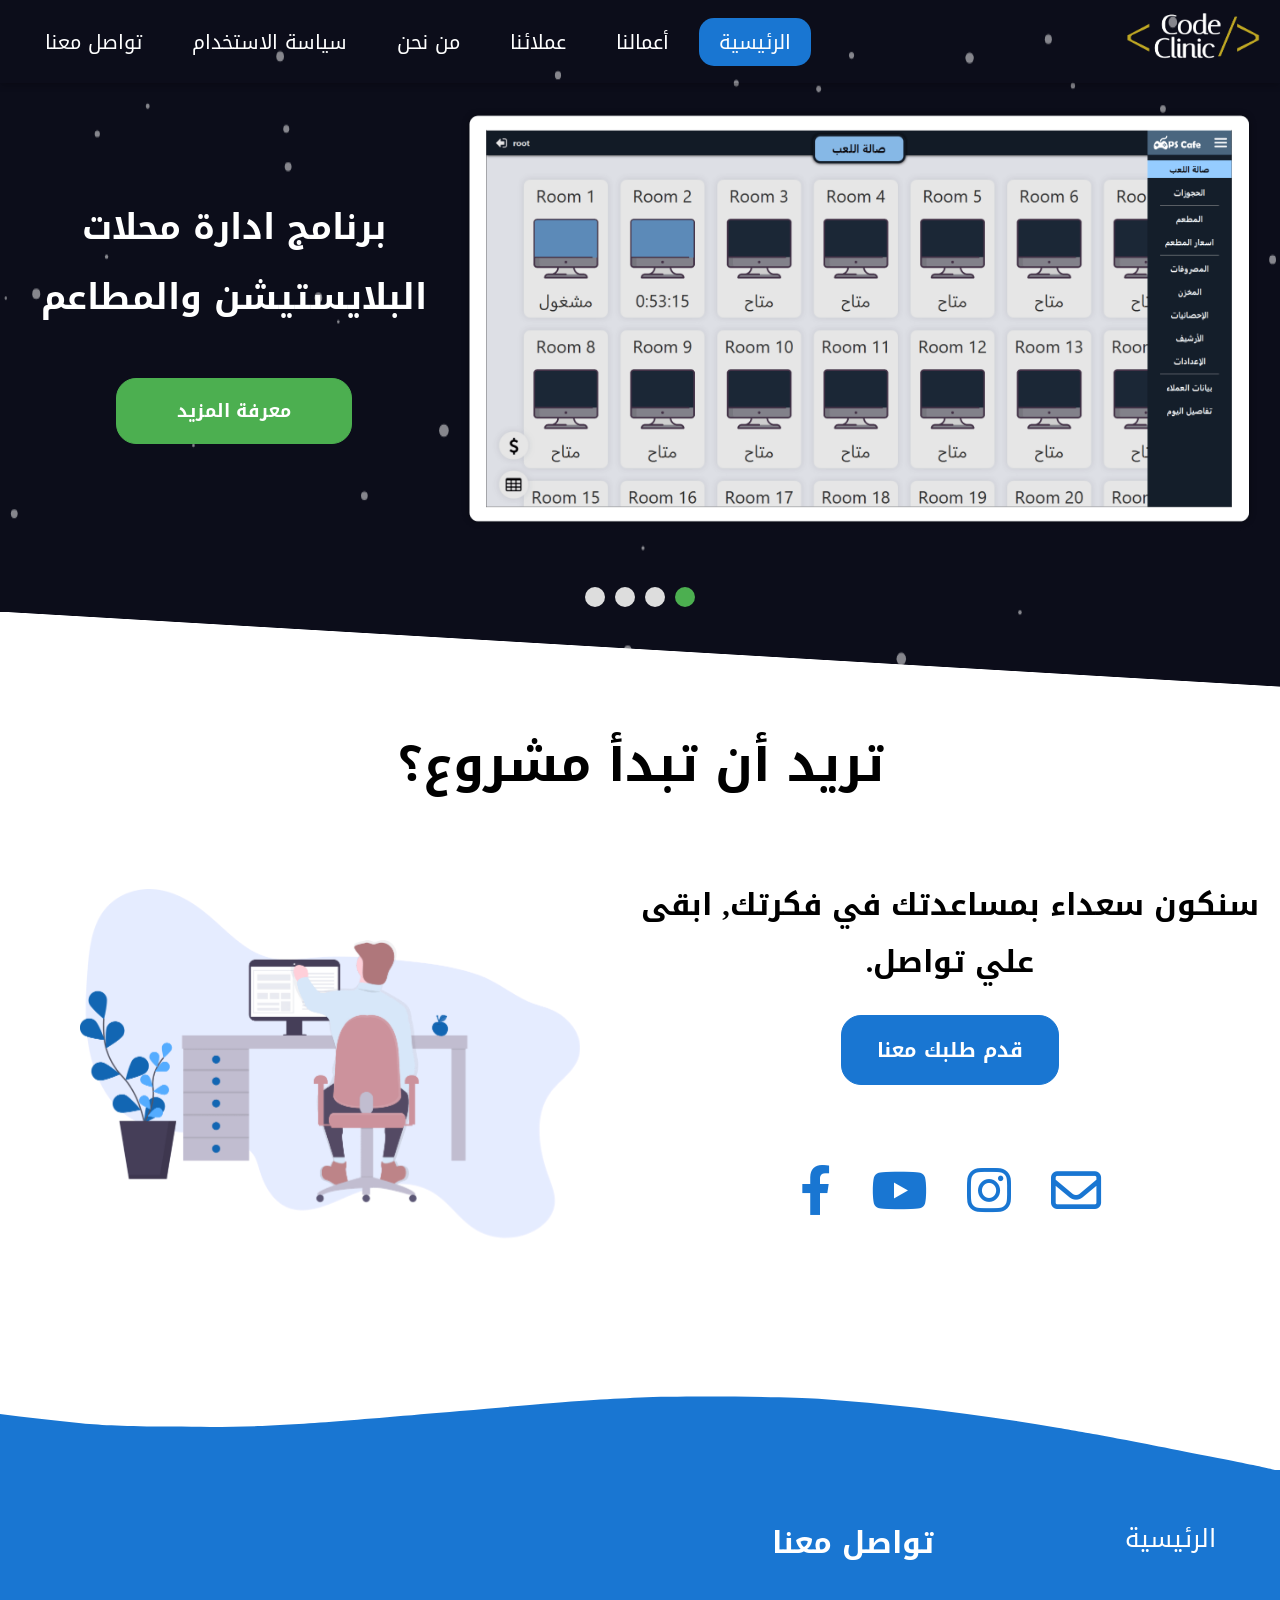
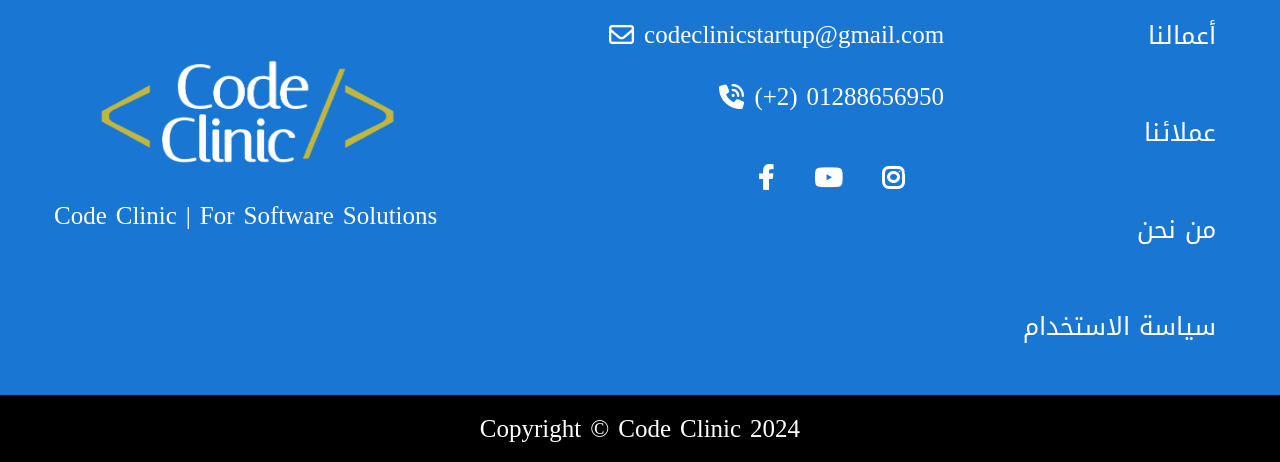
==== commit b8467417: "PUSH FROM [Website] REPO" ====
--- a/index.html
+++ b/index.html
@@ -1 +1 @@
-<!DOCTYPE html><html lang=""><head><meta charset="utf-8"><meta http-equiv="X-UA-Compatible" content="IE=edge"><meta name="viewport" content="width=device-width,initial-scale=1"><meta name="author" content="CodeClinic"><meta property="description" content="Code Clinic | For Software Solutions"><meta property="og:type" content="website"><meta property="og:site_name" content="Code Clinic"><meta property="og:url" content="https://codeclinic-eg.github.io"><meta property="og:title" content="CodeClinic Eg"><meta property="og:description" content="Code Clinic | For Software Solutions"><meta name="keywords" content="Code,Clinic ,Code Clinic, CodeClinicEg , Program, Software,PlayStation, Resturant, Cafe, Café, Sunglasses, Optics, بلايستيشن,محلات,ادارة,ادارة محلات,ادارة مطاعم,برامج ادارة,برانامج بلايستيشن, "><meta name="og:image" content="https://codeclinic-eg.github.io/logo.png"><meta name="og:image:width" content="250"><meta name="og:image:height" content="250"><link rel="icon" href="favicon.svg"><link rel="apple-touch-icon" href="favicon.svg"><meta name="google-site-verification" content="cHmB4C2g8r8QiPWdStpM1FsqTMmkDLA3x-_B1YBO99M"><title>Code Clinic</title><link href="/fontawesome/css/all.min.css" rel="stylesheet"><link rel="stylesheet" href="animate.css"><link href="css/app.29d3bba8.css" rel="preload" as="style"><link href="css/chunk-vendors.2cefcfc3.css" rel="preload" as="style"><link href="js/app.00fa41d7.js" rel="preload" as="script"><link href="js/chunk-vendors.92c3f363.js" rel="preload" as="script"><link href="css/chunk-vendors.2cefcfc3.css" rel="stylesheet"><link href="css/app.29d3bba8.css" rel="stylesheet"></head><body><noscript><strong>We're sorry but front-end doesn't work properly without JavaScript enabled. Please enable it to continue.</strong></noscript><div id="app"></div><div id="modal"></div><script src="wow.min.js"></script><script>new WOW().init();</script><script src="js/chunk-vendors.92c3f363.js"></script><script src="js/app.00fa41d7.js"></script></body></html>+<!DOCTYPE html><html lang=""><head><meta charset="utf-8"><meta http-equiv="X-UA-Compatible" content="IE=edge"><meta name="viewport" content="width=device-width,initial-scale=1"><meta name="author" content="CodeClinic"><meta property="description" content="Code Clinic | For Software Solutions"><meta property="og:type" content="website"><meta property="og:site_name" content="Code Clinic"><meta property="og:url" content="https://codeclinic-eg.github.io"><meta property="og:title" content="CodeClinic Eg"><meta property="og:description" content="Code Clinic | For Software Solutions"><meta name="keywords" content="Code,Clinic ,Code Clinic, CodeClinicEg , Program, Software,PlayStation, Resturant, Cafe, Café, Sunglasses, Optics, بلايستيشن,محلات,ادارة,ادارة محلات,ادارة مطاعم,برامج ادارة,برانامج بلايستيشن, "><meta name="og:image" content="https://codeclinic-eg.github.io/logo.png"><meta name="og:image:width" content="250"><meta name="og:image:height" content="250"><link rel="icon" href="favicon.svg"><link rel="apple-touch-icon" href="favicon.svg"><meta name="google-site-verification" content="cHmB4C2g8r8QiPWdStpM1FsqTMmkDLA3x-_B1YBO99M"><title>Code Clinic</title><link href="/fontawesome/css/all.min.css" rel="stylesheet"><link rel="stylesheet" href="animate.css"><link href="css/app.29d3bba8.css" rel="preload" as="style"><link href="css/chunk-vendors.2cefcfc3.css" rel="preload" as="style"><link href="js/app.7e38e971.js" rel="preload" as="script"><link href="js/chunk-vendors.92c3f363.js" rel="preload" as="script"><link href="css/chunk-vendors.2cefcfc3.css" rel="stylesheet"><link href="css/app.29d3bba8.css" rel="stylesheet"></head><body><noscript><strong>We're sorry but front-end doesn't work properly without JavaScript enabled. Please enable it to continue.</strong></noscript><div id="app"></div><div id="modal"></div><script src="wow.min.js"></script><script>new WOW().init();</script><script src="js/chunk-vendors.92c3f363.js"></script><script src="js/app.7e38e971.js"></script></body></html>
